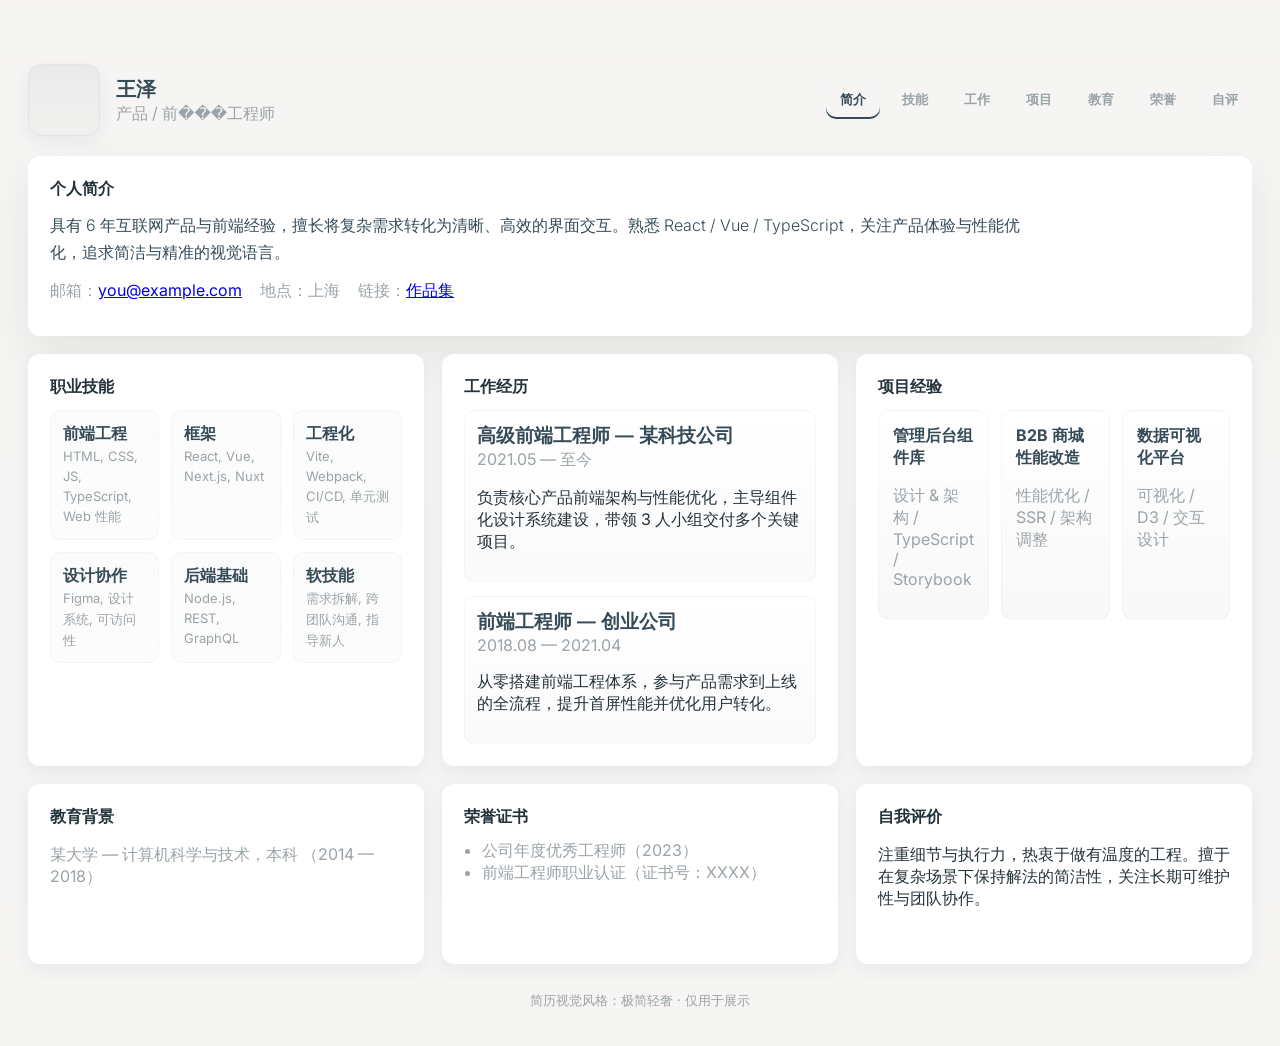
==== index.html @ 655e7fdf "Add interactive minimal-luxury resume (index.html, styles.css, script.js, README)" ====
<!doctype html>
<html lang="zh-CN">
<head>
  <meta charset="utf-8" />
  <meta name="viewport" content="width=device-width,initial-scale=1" />
  <title>个人简历 — Minimal Luxury</title>
  <link rel="preconnect" href="https://fonts.googleapis.com">
  <link rel="preconnect" href="https://fonts.gstatic.com" crossorigin>
  <link href="https://fonts.googleapis.com/css2?family=Inter:wght@300;400;600;800&display=swap" rel="stylesheet">
  <link rel="stylesheet" href="./styles.css">
</head>
<body>
  <div class="viewport">
    <header class="header">
      <div class="brand">
        <div class="avatar" aria-hidden="true"></div>
        <div class="meta">
          <h1 class="name">王泽</h1>
          <p class="role">产品 / 前���工程师</p>
        </div>
      </div>
      <nav class="nav" aria-label="主导航">
        <button data-target="intro" class="nav-btn active">简介</button>
        <button data-target="skills" class="nav-btn">技能</button>
        <button data-target="work" class="nav-btn">工作</button>
        <button data-target="projects" class="nav-btn">项目</button>
        <button data-target="edu" class="nav-btn">教育</button>
        <button data-target="awards" class="nav-btn">荣誉</button>
        <button data-target="about" class="nav-btn">自评</button>
      </nav>
    </header>

    <main class="container" id="main">
      <section id="intro" class="panel active" tabindex="0">
        <div class="panel-inner">
          <h2 class="panel-title">个人简介</h2>
          <p class="lead">具有 6 年互联网产品与前端经验，擅长将复杂需求转化为清晰、高效的界面交互。熟悉 React / Vue / TypeScript，关注产品体验与性能优化，追求简洁与精准的视觉语言。</p>
          <div class="contact">
            <div>邮箱：<a href="mailto:you@example.com">you@example.com</a></div>
            <div>地点：上海</div>
            <div>链接：<a href="#projects">作品集</a></div>
          </div>
        </div>
      </section>

      <section id="skills" class="panel" tabindex="0">
        <div class="panel-inner">
          <h2 class="panel-title">职业技能</h2>
          <ul class="skills-grid">
            <li class="skill-card"><strong>前端工程</strong><span>HTML, CSS, JS, TypeScript, Web 性能</span></li>
            <li class="skill-card"><strong>框架</strong><span>React, Vue, Next.js, Nuxt</span></li>
            <li class="skill-card"><strong>工程化</strong><span>Vite, Webpack, CI/CD, 单元测试</span></li>
            <li class="skill-card"><strong>设计协作</strong><span>Figma, 设计系统, 可访问性</span></li>
            <li class="skill-card"><strong>后端基础</strong><span>Node.js, REST, GraphQL</span></li>
            <li class="skill-card"><strong>软技能</strong><span>需求拆解, 跨团队沟通, 指导新人</span></li>
          </ul>
        </div>
      </section>

      <section id="work" class="panel" tabindex="0">
        <div class="panel-inner">
          <h2 class="panel-title">工作经历</h2>
          <div class="timeline">
            <article class="job">
              <header>
                <div class="job-meta">
                  <h3>高级前端工程师 — 某科技公司</h3>
                  <span class="muted">2021.05 — 至今</span>
                </div>
              </header>
              <p>负责核心产品前端架构与性能优化，主导组件化设计系统建设，带领 3 人小组交付多个关键项目。</p>
            </article>

            <article class="job">
              <header>
                <div class="job-meta">
                  <h3>前端工程师 — 创业公司</h3>
                  <span class="muted">2018.08 — 2021.04</span>
                </div>
              </header>
              <p>从零搭建前端工程体系，参与产品需求到上线的全流程，提升首屏性能并优化用户转化。</p>
            </article>
          </div>
        </div>
      </section>

      <section id="projects" class="panel" tabindex="0">
        <div class="panel-inner">
          <h2 class="panel-title">项目经验</h2>
          <div class="proj-grid">
            <article class="proj-card" data-detail="proj-1">
              <h4>管理后台组件库</h4>
              <p class="muted">设计 & 架构 / TypeScript / Storybook</p>
            </article>
            <article class="proj-card" data-detail="proj-2">
              <h4>B2B 商城性能改造</h4>
              <p class="muted">性能优化 / SSR / 架构调整</p>
            </article>
            <article class="proj-card" data-detail="proj-3">
              <h4>数据可视化平台</h4>
              <p class="muted">可视化 / D3 / 交互设计</p>
            </article>
          </div>
        </div>
      </section>

      <section id="edu" class="panel" tabindex="0">
        <div class="panel-inner">
          <h2 class="panel-title">教育背景</h2>
          <p class="muted">某大学 — 计算机科学与技术，本科 （2014 — 2018）</p>
        </div>
      </section>

      <section id="awards" class="panel" tabindex="0">
        <div class="panel-inner">
          <h2 class="panel-title">荣誉证书</h2>
          <ul class="awards-list">
            <li>公司年度优秀工程师（2023）</li>
            <li>前端工程师职业认证（证书号：XXXX）</li>
          </ul>
        </div>
      </section>

      <section id="about" class="panel" tabindex="0">
        <div class="panel-inner">
          <h2 class="panel-title">自我评价</h2>
          <p>注重细节与执行力，热衷于做有温度的工程。擅于在复杂场景下保持解法的简洁性，关注长期可维护性与团队协作。</p>
        </div>
      </section>
    </main>

    <div id="detailModal" class="modal" aria-hidden="true">
      <div class="modal-panel" role="dialog" aria-modal="true">
        <button class="modal-close" aria-label="关闭">✕</button>
        <div class="modal-content"></div>
      </div>
    </div>

    <footer class="footer">
      <small>简历视觉风格：极简轻奢 · 仅用于展示</small>
    </footer>
  </div>

  <script src="./script.js" defer></script>
</body>
</html>
---- styles.css ----
/* styles.css
   极简轻奢风格 — 低饱和莫兰迪深空蓝为主色，搭配浅灰银、米白，点缀哑光藏青。
*/
:root{
  --bg: #f6f5f3; /* 米白 */
  --panel: #ffffff; /* 白色卡片 */
  --muted: #9aa3a8; /* 浅灰银 */
  --primary: #354b57; /* 莫兰迪深空蓝 */
  --accent: #24323a; /* 哑光藏青 */
  --glass: rgba(53,75,87,0.06);
  --radius: 12px;
  --shadow-1: 0 6px 18px rgba(34,40,44,0.06);
  --shadow-2: 0 18px 40px rgba(34,40,44,0.08);
  --font-sans: 'Inter', system-ui, -apple-system, 'Segoe UI', Roboto, 'Helvetica Neue', Arial;
}

*{box-sizing:border-box}
html,body{height:100%}
body{
  margin:0;
  background:linear-gradient(180deg,var(--bg),#f4f4f4);
  font-family:var(--font-sans);
  color:var(--accent);
  -webkit-font-smoothing:antialiased;
  -moz-osx-font-smoothing:grayscale;
}

.viewport{
  max-width:1280px;
  margin:36px auto;
  padding:28px;
  display:flex;
  flex-direction:column;
  gap:20px;
}

.header{
  display:flex;
  justify-content:space-between;
  align-items:center;
}
.brand{display:flex;gap:16px;align-items:center}
.avatar{
  width:72px;height:72px;border-radius:14px;background:linear-gradient(180deg,var(--glass), rgba(0,0,0,0.02));
  border:1px solid rgba(53,75,87,0.06);box-shadow:var(--shadow-1);
}
.meta .name{margin:0;font-weight:800;font-size:20px;color:var(--primary);letter-spacing:0.2px}
.meta .role{margin:0;color:var(--muted);font-weight:400}

.nav{display:flex;gap:8px;align-items:center}
.nav-btn{
  background:transparent;border:0;padding:10px 14px;border-radius:10px;color:var(--muted);font-weight:600;cursor:pointer;
  transition:all 220ms cubic-bezier(.2,.9,.2,1);
}
.nav-btn:hover{transform:translateY(-3px);color:var(--primary)}
.nav-btn.active{background:transparent;color:var(--primary);box-shadow:inset 0 -2px 0 var(--primary);}

.container{display:grid;grid-template-columns:repeat(3,1fr);gap:18px}
.panel{
  background:var(--panel);border-radius:var(--radius);padding:22px;min-height:180px;position:relative;overflow:hidden;
  transition:transform 320ms cubic-bezier(.2,.9,.2,1),box-shadow 320ms,opacity 420ms;
  box-shadow:var(--shadow-1);opacity:0;transform:translateY(8px) scale(0.997);
}
.panel.active{grid-column:span 3;opacity:1;transform:none;box-shadow:var(--shadow-2)}
.panel-inner{max-width:980px}
.panel-title{margin:0 0 12px 0;font-size:16px;font-weight:700;color:var(--accent)}
.lead{color:var(--primary);font-weight:300;line-height:1.7;margin:0 0 14px}
.contact{display:flex;gap:18px;color:var(--muted);font-weight:400}

.skills-grid{display:grid;grid-template-columns:repeat(3,1fr);gap:12px;list-style:none;padding:0;margin:12px 0 0 0}
.skill-card{background:linear-gradient(180deg, rgba(53,75,87,0.02), rgba(0,0,0,0.01));padding:12px;border-radius:10px;border:1px solid rgba(53,75,87,0.04);transition:transform 220ms,box-shadow 220ms}
.skill-card:hover{transform:translateY(-6px) scale(1.02);box-shadow:var(--shadow-2)}
.skill-card strong{display:block;color:var(--primary);font-weight:600}
.skill-card span{font-size:13px;color:var(--muted)}

.timeline{display:flex;flex-direction:column;gap:14px}
.job{padding:12px;border-radius:10px;border:1px solid rgba(53,75,87,0.04);background:linear-gradient(180deg, rgba(255,255,255,1), rgba(250,250,250,1));transition:transform 220ms,box-shadow 220ms}
.job:hover{transform:translateY(-6px);box-shadow:var(--shadow-2)}
.job-meta h3{margin:0;font-weight:600;color:var(--primary)}
.muted{color:var(--muted);font-weight:400}

.proj-grid{display:flex;gap:12px}
.proj-card{flex:1;padding:14px;border-radius:12px;border:1px solid rgba(53,75,87,0.04);background:linear-gradient(180deg, rgba(255,255,255,1), rgba(248,248,248,1));cursor:pointer;transition:transform 220ms,box-shadow 220ms,opacity 200ms}
.proj-card:hover{transform:translateY(-8px) scale(1.02);box-shadow:var(--shadow-2)}
.proj-card h4{margin:0 0 6px 0;font-weight:700;color:var(--primary)}

.awards-list{margin:6px 0 0 0;padding-left:18px;color:var(--muted)}

.footer{display:flex;justify-content:center;color:var(--muted);padding:8px}

/* Modal */
.modal{position:fixed;inset:0;display:flex;align-items:center;justify-content:center;padding:30px;pointer-events:none;opacity:0;transition:opacity 260ms}
.modal[aria-hidden="false"]{pointer-events:auto;opacity:1}
.modal-panel{width:min(920px,96%);background:var(--panel);border-radius:14px;padding:20px;box-shadow:var(--shadow-2);transform:translateY(8px);transition:transform 260ms}
.modal[aria-hidden="false"] .modal-panel{transform:none}
.modal-close{position:absolute;right:40px;top:36px;background:transparent;border:0;font-size:20px;cursor:pointer;color:var(--muted)}
.modal-content{color:var(--primary);line-height:1.75}

/* Fade-in variables controlled by JS */
[data-animate]{opacity:0;transform:translateY(8px) scale(.998);transition:opacity 480ms ease,transform 480ms cubic-bezier(.2,.9,.2,1)}
[data-animate].in{opacity:1;transform:none}

/* Responsive */
@media (max-width:1000px){
  .container{grid-template-columns:repeat(2,1fr)}
  .panel.active{grid-column:span 2}
}
@media (max-width:720px){
  .viewport{margin:18px;padding:16px}
  .container{grid-template-columns:1fr}
  .nav{display:none}
}

/* Accessible reduced motion */
@media (prefers-reduced-motion: reduce){
  *{transition:none!important;animation:none!important}
}
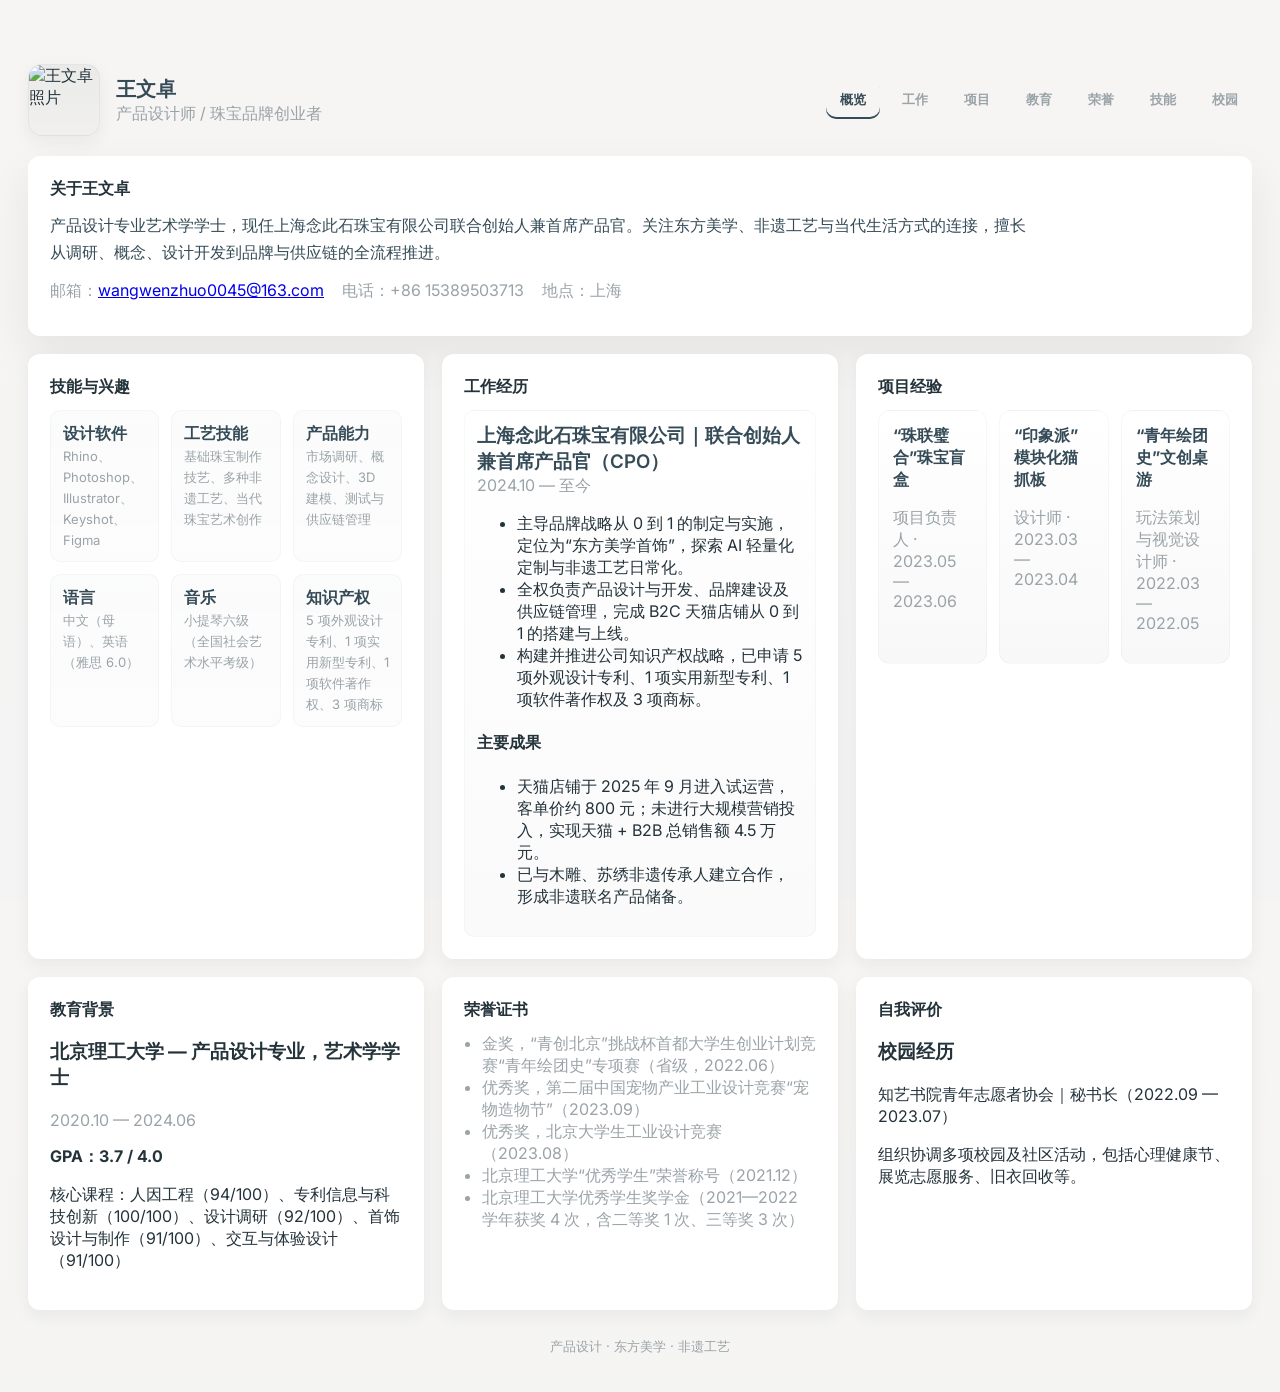
==== commit f8e35a43: "更新内容第一版" ====
--- a/index.html
+++ b/index.html
@@ -3,7 +3,7 @@
 <head>
   <meta charset="utf-8" />
   <meta name="viewport" content="width=device-width,initial-scale=1" />
-  <title>个人简历 — Minimal Luxury</title>
+  <title>王文卓 — 产品设计师 / 珠宝品牌创业者</title>
   <link rel="preconnect" href="https://fonts.googleapis.com">
   <link rel="preconnect" href="https://fonts.gstatic.com" crossorigin>
   <link href="https://fonts.googleapis.com/css2?family=Inter:wght@300;400;600;800&display=swap" rel="stylesheet">
@@ -13,46 +13,47 @@
   <div class="viewport">
     <header class="header">
       <div class="brand">
-        <div class="avatar" aria-hidden="true"></div>
+        <img class="avatar" src="./photo.webp" alt="王文卓照片">
         <div class="meta">
-          <h1 class="name">王泽</h1>
-          <p class="role">产品 / 前���工程师</p>
+          <h1 class="name">王文卓</h1>
+          <p class="role">产品设计师 / 珠宝品牌创业者</p>
         </div>
       </div>
       <nav class="nav" aria-label="主导航">
-        <button data-target="intro" class="nav-btn active">简介</button>
-        <button data-target="skills" class="nav-btn">技能</button>
+        <button data-target="intro" class="nav-btn active">概览</button>
         <button data-target="work" class="nav-btn">工作</button>
         <button data-target="projects" class="nav-btn">项目</button>
         <button data-target="edu" class="nav-btn">教育</button>
         <button data-target="awards" class="nav-btn">荣誉</button>
-        <button data-target="about" class="nav-btn">自评</button>
+        <button data-target="skills" class="nav-btn">技能
+        </button>
+        <button data-target="about" class="nav-btn">校园</button>
       </nav>
     </header>
 
     <main class="container" id="main">
       <section id="intro" class="panel active" tabindex="0">
         <div class="panel-inner">
-          <h2 class="panel-title">个人简介</h2>
-          <p class="lead">具有 6 年互联网产品与前端经验，擅长将复杂需求转化为清晰、高效的界面交互。熟悉 React / Vue / TypeScript，关注产品体验与性能优化，追求简洁与精准的视觉语言。</p>
+          <h2 class="panel-title">关于王文卓</h2>
+          <p class="lead">产品设计专业艺术学学士，现任上海念此石珠宝有限公司联合创始人兼首席产品官。关注东方美学、非遗工艺与当代生活方式的连接，擅长从调研、概念、设计开发到品牌与供应链的全流程推进。</p>
           <div class="contact">
-            <div>邮箱：<a href="mailto:you@example.com">you@example.com</a></div>
+            <div>邮箱：<a href="mailto:wangwenzhuo0045@163.com">wangwenzhuo0045@163.com</a></div>
+            <div>电话：+86 15389503713</div>
             <div>地点：上海</div>
-            <div>链接：<a href="#projects">作品集</a></div>
           </div>
         </div>
       </section>
 
       <section id="skills" class="panel" tabindex="0">
         <div class="panel-inner">
-          <h2 class="panel-title">职业技能</h2>
+          <h2 class="panel-title">技能与兴趣</h2>
           <ul class="skills-grid">
-            <li class="skill-card"><strong>前端工程</strong><span>HTML, CSS, JS, TypeScript, Web 性能</span></li>
-            <li class="skill-card"><strong>框架</strong><span>React, Vue, Next.js, Nuxt</span></li>
-            <li class="skill-card"><strong>工程化</strong><span>Vite, Webpack, CI/CD, 单元测试</span></li>
-            <li class="skill-card"><strong>设计协作</strong><span>Figma, 设计系统, 可访问性</span></li>
-            <li class="skill-card"><strong>后端基础</strong><span>Node.js, REST, GraphQL</span></li>
-            <li class="skill-card"><strong>软技能</strong><span>需求拆解, 跨团队沟通, 指导新人</span></li>
+            <li class="skill-card"><strong>设计软件</strong><span>Rhino、Photoshop、Illustrator、Keyshot、Figma</span></li>
+            <li class="skill-card"><strong>工艺技能</strong><span>基础珠宝制作技艺、多种非遗工艺、当代珠宝艺术创作</span></li>
+            <li class="skill-card"><strong>产品能力</strong><span>市场调研、概念设计、3D 建模、测试与供应链管理</span></li>
+            <li class="skill-card"><strong>语言</strong><span>中文（母语）、英语（雅思 6.0）</span></li>
+            <li class="skill-card"><strong>音乐</strong><span>小提琴六级（全国社会艺术水平考级）</span></li>
+            <li class="skill-card"><strong>知识产权</strong><span>5 项外观设计专利、1 项实用新型专利、1 项软件著作权、3 项商标</span></li>
           </ul>
         </div>
       </section>
@@ -64,21 +65,20 @@
             <article class="job">
               <header>
                 <div class="job-meta">
-                  <h3>高级前端工程师 — 某科技公司</h3>
-                  <span class="muted">2021.05 — 至今</span>
+                  <h3>上海念此石珠宝有限公司｜联合创始人兼首席产品官（CPO）</h3>
+                  <span class="muted">2024.10 — 至今</span>
                 </div>
               </header>
-              <p>负责核心产品前端架构与性能优化，主导组件化设计系统建设，带领 3 人小组交付多个关键项目。</p>
-            </article>
-
-            <article class="job">
-              <header>
-                <div class="job-meta">
-                  <h3>前端工程师 — 创业公司</h3>
-                  <span class="muted">2018.08 — 2021.04</span>
-                </div>
-              </header>
-              <p>从零搭建前端工程体系，参与产品需求到上线的全流程，提升首屏性能并优化用户转化。</p>
+              <ul>
+                <li>主导品牌战略从 0 到 1 的制定与实施，定位为“东方美学首饰”，探索 AI 轻量化定制与非遗工艺日常化。</li>
+                <li>全权负责产品设计与开发、品牌建设及供应链管理，完成 B2C 天猫店铺从 0 到 1 的搭建与上线。</li>
+                <li>构建并推进公司知识产权战略，已申请 5 项外观设计专利、1 项实用新型专利、1 项软件著作权及 3 项商标。</li>
+              </ul>
+              <h4>主要成果</h4>
+              <ul>
+                <li>天猫店铺于 2025 年 9 月进入试运营，客单价约 800 元；未进行大规模营销投入，实现天猫 + B2B 总销售额 4.5 万元。</li>
+                <li>已与木雕、苏绣非遗传承人建立合作，形成非遗联名产品储备。</li>
+              </ul>
             </article>
           </div>
         </div>
@@ -89,16 +89,16 @@
           <h2 class="panel-title">项目经验</h2>
           <div class="proj-grid">
             <article class="proj-card" data-detail="proj-1">
-              <h4>管理后台组件库</h4>
-              <p class="muted">设计 & 架构 / TypeScript / Storybook</p>
+              <h4>“珠联璧合”珠宝盲盒</h4>
+              <p class="muted">项目负责人 · 2023.05 — 2023.06</p>
             </article>
             <article class="proj-card" data-detail="proj-2">
-              <h4>B2B 商城性能改造</h4>
-              <p class="muted">性能优化 / SSR / 架构调整</p>
+              <h4>“印象派”模块化猫抓板</h4>
+              <p class="muted">设计师 · 2023.03 — 2023.04</p>
             </article>
             <article class="proj-card" data-detail="proj-3">
-              <h4>数据可视化平台</h4>
-              <p class="muted">可视化 / D3 / 交互设计</p>
+              <h4>“青年绘团史”文创桌游</h4>
+              <p class="muted">玩法策划与视觉设计师 · 2022.03 — 2022.05</p>
             </article>
           </div>
         </div>
@@ -107,7 +107,10 @@
       <section id="edu" class="panel" tabindex="0">
         <div class="panel-inner">
           <h2 class="panel-title">教育背景</h2>
-          <p class="muted">某大学 — 计算机科学与技术，本科 （2014 — 2018）</p>
+          <h3>北京理工大学 — 产品设计专业，艺术学学士</h3>
+          <p class="muted">2020.10 — 2024.06</p>
+          <p><strong>GPA：3.7 / 4.0</strong></p>
+          <p>核心课程：人因工程（94/100）、专利信息与科技创新（100/100）、设计调研（92/100）、首饰设计与制作（91/100）、交互与体验设计（91/100）</p>
         </div>
       </section>
 
@@ -115,8 +118,11 @@
         <div class="panel-inner">
           <h2 class="panel-title">荣誉证书</h2>
           <ul class="awards-list">
-            <li>公司年度优秀工程师（2023）</li>
-            <li>前端工程师职业认证（证书号：XXXX）</li>
+            <li>金奖，“青创北京”挑战杯首都大学生创业计划竞赛“青年绘团史”专项赛（省级，2022.06）</li>
+            <li>优秀奖，第二届中国宠物产业工业设计竞赛“宠物造物节”（2023.09）</li>
+            <li>优秀奖，北京大学生工业设计竞赛（2023.08）</li>
+            <li>北京理工大学“优秀学生”荣誉称号（2021.12）</li>
+            <li>北京理工大学优秀学生奖学金（2021—2022 学年获奖 4 次，含二等奖 1 次、三等奖 3 次）</li>
           </ul>
         </div>
       </section>
@@ -124,7 +130,9 @@
       <section id="about" class="panel" tabindex="0">
         <div class="panel-inner">
           <h2 class="panel-title">自我评价</h2>
-          <p>注重细节与执行力，热衷于做有温度的工程。擅于在复杂场景下保持解法的简洁性，关注长期可维护性与团队协作。</p>
+          <h3>校园经历</h3>
+          <p>知艺书院青年志愿者协会｜秘书长（2022.09 — 2023.07）</p>
+          <p>组织协调多项校园及社区活动，包括心理健康节、展览志愿服务、旧衣回收等。</p>
         </div>
       </section>
     </main>
@@ -137,7 +145,7 @@
     </div>
 
     <footer class="footer">
-      <small>简历视觉风格：极简轻奢 · 仅用于展示</small>
+      <small>产品设计 · 东方美学 · 非遗工艺</small>
     </footer>
   </div>
 
--- a/styles.css
+++ b/styles.css
@@ -41,7 +41,7 @@
 }
 .brand{display:flex;gap:16px;align-items:center}
 .avatar{
-  width:72px;height:72px;border-radius:14px;background:linear-gradient(180deg,var(--glass), rgba(0,0,0,0.02));
+  width:72px;height:72px;border-radius:14px;object-fit:cover;display:block;background:linear-gradient(180deg,var(--glass), rgba(0,0,0,0.02));
   border:1px solid rgba(53,75,87,0.06);box-shadow:var(--shadow-1);
 }
 .meta .name{margin:0;font-weight:800;font-size:20px;color:var(--primary);letter-spacing:0.2px}
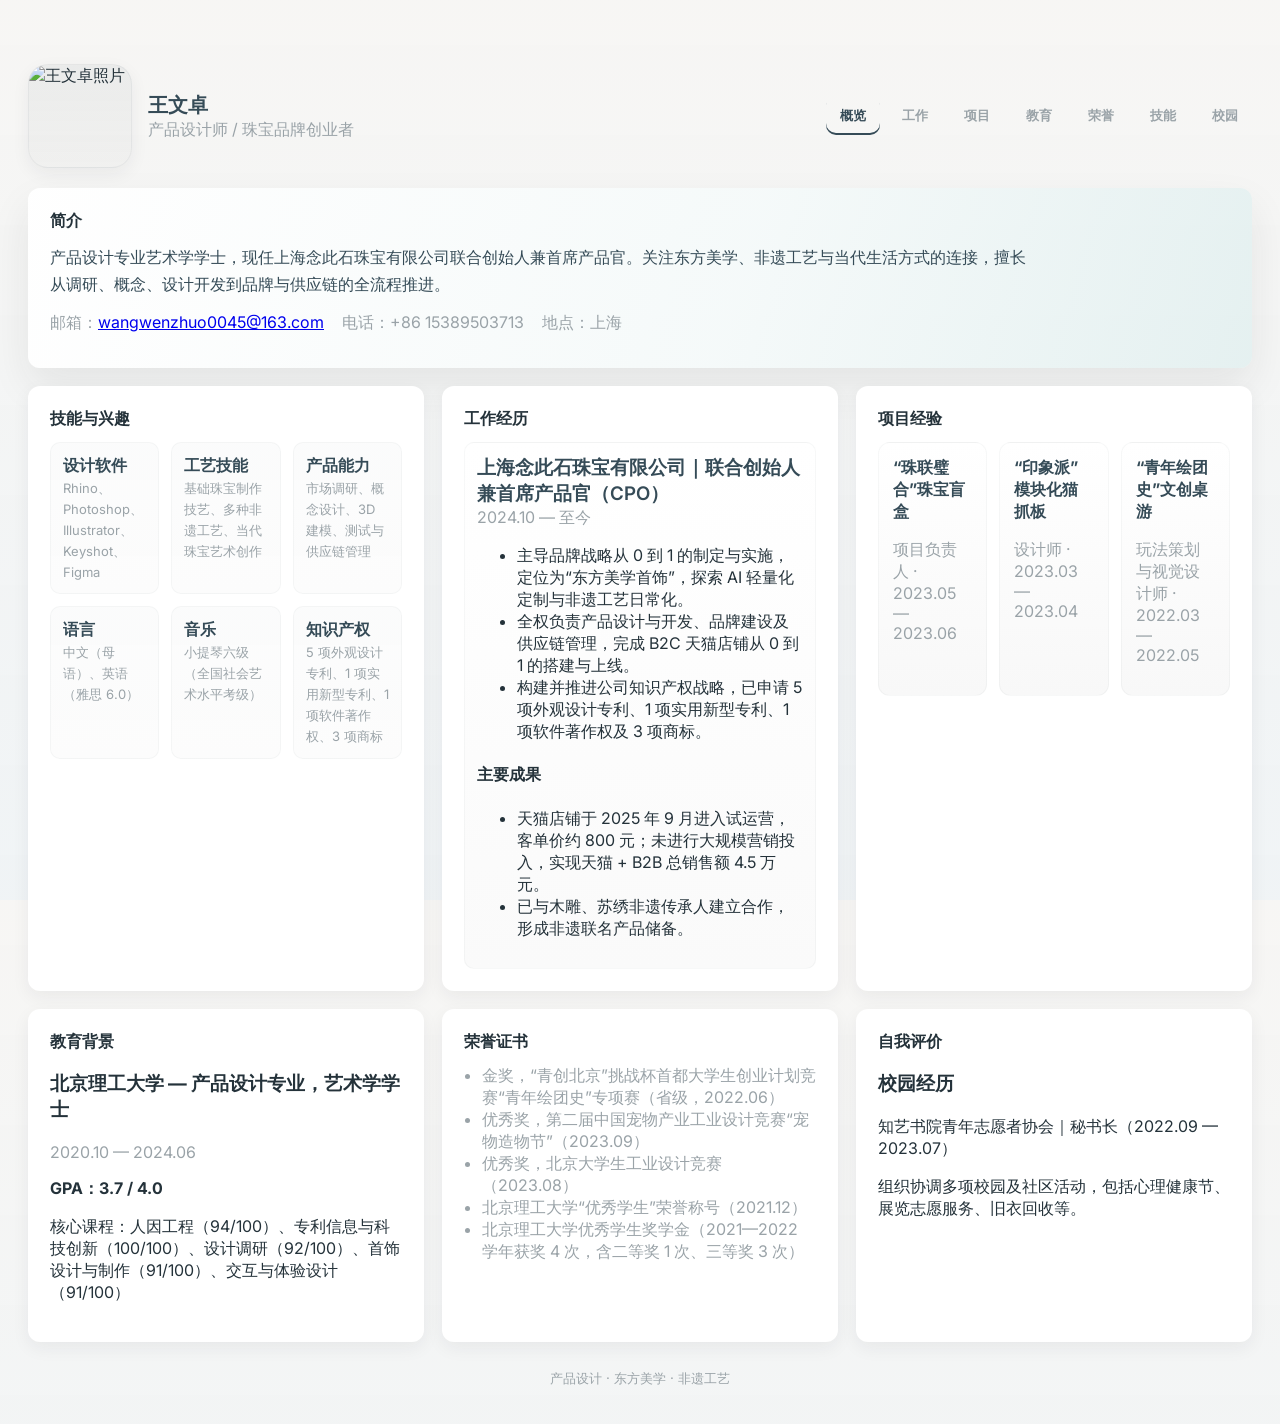
==== commit 60610e3d: "模块化简历并完善本地预览" ====
--- a/index.html
+++ b/index.html
@@ -13,129 +13,16 @@
   <div class="viewport">
     <header class="header">
       <div class="brand">
-        <img class="avatar" src="./photo.webp" alt="王文卓照片">
+        <img class="avatar" data-profile="avatar" alt="">
         <div class="meta">
-          <h1 class="name">王文卓</h1>
-          <p class="role">产品设计师 / 珠宝品牌创业者</p>
+          <h1 class="name" data-profile="name"></h1>
+          <p class="role" data-profile="role"></p>
         </div>
       </div>
-      <nav class="nav" aria-label="主导航">
-        <button data-target="intro" class="nav-btn active">概览</button>
-        <button data-target="work" class="nav-btn">工作</button>
-        <button data-target="projects" class="nav-btn">项目</button>
-        <button data-target="edu" class="nav-btn">教育</button>
-        <button data-target="awards" class="nav-btn">荣誉</button>
-        <button data-target="skills" class="nav-btn">技能
-        </button>
-        <button data-target="about" class="nav-btn">校园</button>
-      </nav>
+      <nav class="nav" aria-label="主导航" data-navigation></nav>
     </header>
 
-    <main class="container" id="main">
-      <section id="intro" class="panel active" tabindex="0">
-        <div class="panel-inner">
-          <h2 class="panel-title">关于王文卓</h2>
-          <p class="lead">产品设计专业艺术学学士，现任上海念此石珠宝有限公司联合创始人兼首席产品官。关注东方美学、非遗工艺与当代生活方式的连接，擅长从调研、概念、设计开发到品牌与供应链的全流程推进。</p>
-          <div class="contact">
-            <div>邮箱：<a href="mailto:wangwenzhuo0045@163.com">wangwenzhuo0045@163.com</a></div>
-            <div>电话：+86 15389503713</div>
-            <div>地点：上海</div>
-          </div>
-        </div>
-      </section>
-
-      <section id="skills" class="panel" tabindex="0">
-        <div class="panel-inner">
-          <h2 class="panel-title">技能与兴趣</h2>
-          <ul class="skills-grid">
-            <li class="skill-card"><strong>设计软件</strong><span>Rhino、Photoshop、Illustrator、Keyshot、Figma</span></li>
-            <li class="skill-card"><strong>工艺技能</strong><span>基础珠宝制作技艺、多种非遗工艺、当代珠宝艺术创作</span></li>
-            <li class="skill-card"><strong>产品能力</strong><span>市场调研、概念设计、3D 建模、测试与供应链管理</span></li>
-            <li class="skill-card"><strong>语言</strong><span>中文（母语）、英语（雅思 6.0）</span></li>
-            <li class="skill-card"><strong>音乐</strong><span>小提琴六级（全国社会艺术水平考级）</span></li>
-            <li class="skill-card"><strong>知识产权</strong><span>5 项外观设计专利、1 项实用新型专利、1 项软件著作权、3 项商标</span></li>
-          </ul>
-        </div>
-      </section>
-
-      <section id="work" class="panel" tabindex="0">
-        <div class="panel-inner">
-          <h2 class="panel-title">工作经历</h2>
-          <div class="timeline">
-            <article class="job">
-              <header>
-                <div class="job-meta">
-                  <h3>上海念此石珠宝有限公司｜联合创始人兼首席产品官（CPO）</h3>
-                  <span class="muted">2024.10 — 至今</span>
-                </div>
-              </header>
-              <ul>
-                <li>主导品牌战略从 0 到 1 的制定与实施，定位为“东方美学首饰”，探索 AI 轻量化定制与非遗工艺日常化。</li>
-                <li>全权负责产品设计与开发、品牌建设及供应链管理，完成 B2C 天猫店铺从 0 到 1 的搭建与上线。</li>
-                <li>构建并推进公司知识产权战略，已申请 5 项外观设计专利、1 项实用新型专利、1 项软件著作权及 3 项商标。</li>
-              </ul>
-              <h4>主要成果</h4>
-              <ul>
-                <li>天猫店铺于 2025 年 9 月进入试运营，客单价约 800 元；未进行大规模营销投入，实现天猫 + B2B 总销售额 4.5 万元。</li>
-                <li>已与木雕、苏绣非遗传承人建立合作，形成非遗联名产品储备。</li>
-              </ul>
-            </article>
-          </div>
-        </div>
-      </section>
-
-      <section id="projects" class="panel" tabindex="0">
-        <div class="panel-inner">
-          <h2 class="panel-title">项目经验</h2>
-          <div class="proj-grid">
-            <article class="proj-card" data-detail="proj-1">
-              <h4>“珠联璧合”珠宝盲盒</h4>
-              <p class="muted">项目负责人 · 2023.05 — 2023.06</p>
-            </article>
-            <article class="proj-card" data-detail="proj-2">
-              <h4>“印象派”模块化猫抓板</h4>
-              <p class="muted">设计师 · 2023.03 — 2023.04</p>
-            </article>
-            <article class="proj-card" data-detail="proj-3">
-              <h4>“青年绘团史”文创桌游</h4>
-              <p class="muted">玩法策划与视觉设计师 · 2022.03 — 2022.05</p>
-            </article>
-          </div>
-        </div>
-      </section>
-
-      <section id="edu" class="panel" tabindex="0">
-        <div class="panel-inner">
-          <h2 class="panel-title">教育背景</h2>
-          <h3>北京理工大学 — 产品设计专业，艺术学学士</h3>
-          <p class="muted">2020.10 — 2024.06</p>
-          <p><strong>GPA：3.7 / 4.0</strong></p>
-          <p>核心课程：人因工程（94/100）、专利信息与科技创新（100/100）、设计调研（92/100）、首饰设计与制作（91/100）、交互与体验设计（91/100）</p>
-        </div>
-      </section>
-
-      <section id="awards" class="panel" tabindex="0">
-        <div class="panel-inner">
-          <h2 class="panel-title">荣誉证书</h2>
-          <ul class="awards-list">
-            <li>金奖，“青创北京”挑战杯首都大学生创业计划竞赛“青年绘团史”专项赛（省级，2022.06）</li>
-            <li>优秀奖，第二届中国宠物产业工业设计竞赛“宠物造物节”（2023.09）</li>
-            <li>优秀奖，北京大学生工业设计竞赛（2023.08）</li>
-            <li>北京理工大学“优秀学生”荣誉称号（2021.12）</li>
-            <li>北京理工大学优秀学生奖学金（2021—2022 学年获奖 4 次，含二等奖 1 次、三等奖 3 次）</li>
-          </ul>
-        </div>
-      </section>
-
-      <section id="about" class="panel" tabindex="0">
-        <div class="panel-inner">
-          <h2 class="panel-title">自我评价</h2>
-          <h3>校园经历</h3>
-          <p>知艺书院青年志愿者协会｜秘书长（2022.09 — 2023.07）</p>
-          <p>组织协调多项校园及社区活动，包括心理健康节、展览志愿服务、旧衣回收等。</p>
-        </div>
-      </section>
-    </main>
+    <main class="container" id="main" data-content></main>
 
     <div id="detailModal" class="modal" aria-hidden="true">
       <div class="modal-panel" role="dialog" aria-modal="true">
@@ -145,10 +32,11 @@
     </div>
 
     <footer class="footer">
-      <small>产品设计 · 东方美学 · 非遗工艺</small>
+      <small data-profile="footer"></small>
     </footer>
   </div>
 
+  <script src="./resume-data.js"></script>
   <script src="./script.js" defer></script>
 </body>
 </html>
--- a/styles.css
+++ b/styles.css
@@ -18,7 +18,9 @@
 html,body{height:100%}
 body{
   margin:0;
-  background:linear-gradient(180deg,var(--bg),#f4f4f4);
+  background:
+    linear-gradient(180deg, rgba(246,245,243,0.9), rgba(239,243,245,0.94)),
+    url('https://images.unsplash.com/photo-1518770660439-4636190af475?auto=format&fit=crop&w=2200&q=80') center / cover fixed;
   font-family:var(--font-sans);
   color:var(--accent);
   -webkit-font-smoothing:antialiased;
@@ -41,7 +43,7 @@
 }
 .brand{display:flex;gap:16px;align-items:center}
 .avatar{
-  width:72px;height:72px;border-radius:14px;object-fit:cover;display:block;background:linear-gradient(180deg,var(--glass), rgba(0,0,0,0.02));
+  width:104px;height:104px;border-radius:20px;object-fit:cover;display:block;background:linear-gradient(180deg,var(--glass), rgba(0,0,0,0.02));
   border:1px solid rgba(53,75,87,0.06);box-shadow:var(--shadow-1);
 }
 .meta .name{margin:0;font-weight:800;font-size:20px;color:var(--primary);letter-spacing:0.2px}
@@ -60,6 +62,11 @@
   background:var(--panel);border-radius:var(--radius);padding:22px;min-height:180px;position:relative;overflow:hidden;
   transition:transform 320ms cubic-bezier(.2,.9,.2,1),box-shadow 320ms,opacity 420ms;
   box-shadow:var(--shadow-1);opacity:0;transform:translateY(8px) scale(0.997);
+}
+.panel#intro{
+  background:
+    linear-gradient(105deg, rgba(255,255,255,0.96) 0%, rgba(245,250,250,0.9) 58%, rgba(224,239,239,0.76) 100%),
+    url('https://images.unsplash.com/photo-1497366754035-f200968a6e72?auto=format&fit=crop&w=1800&q=80') center / cover;
 }
 .panel.active{grid-column:span 3;opacity:1;transform:none;box-shadow:var(--shadow-2)}
 .panel-inner{max-width:980px}
@@ -107,6 +114,7 @@
 }
 @media (max-width:720px){
   .viewport{margin:18px;padding:16px}
+  .avatar{width:84px;height:84px;border-radius:16px}
   .container{grid-template-columns:1fr}
   .nav{display:none}
 }
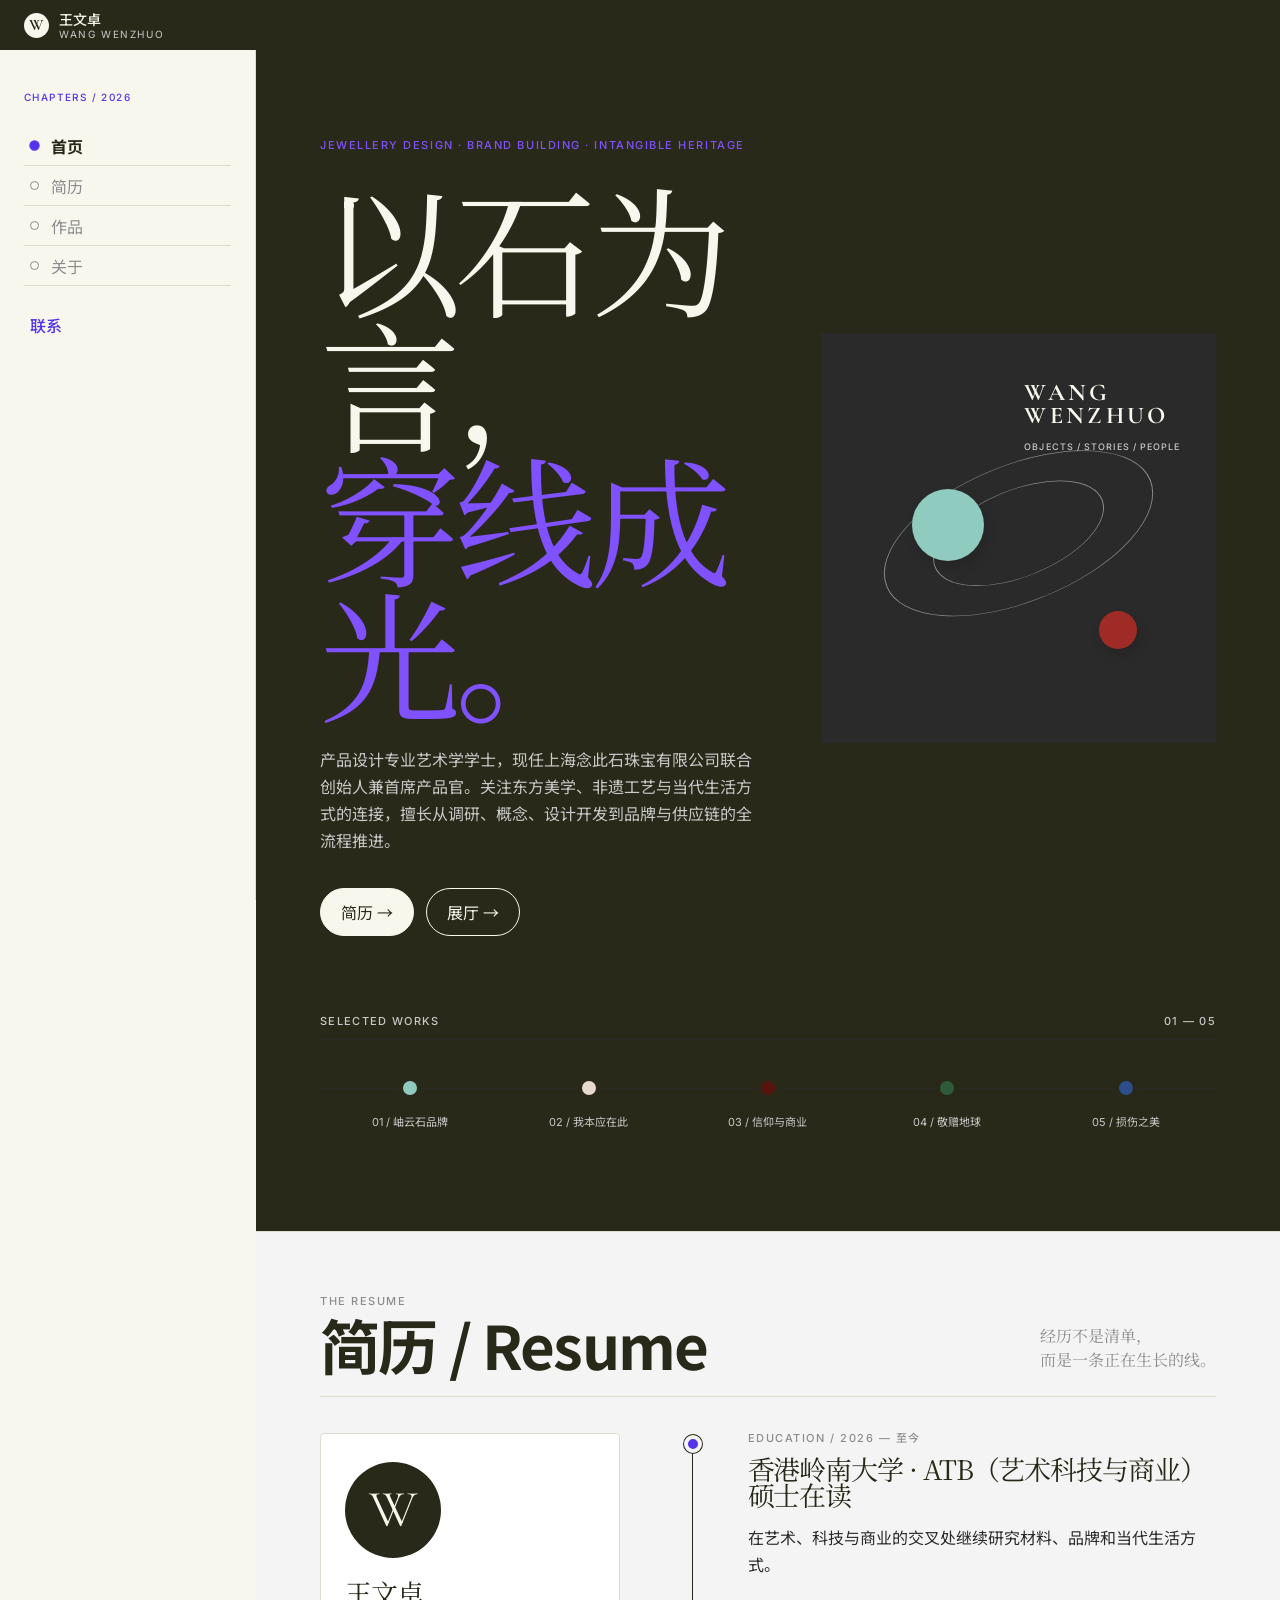
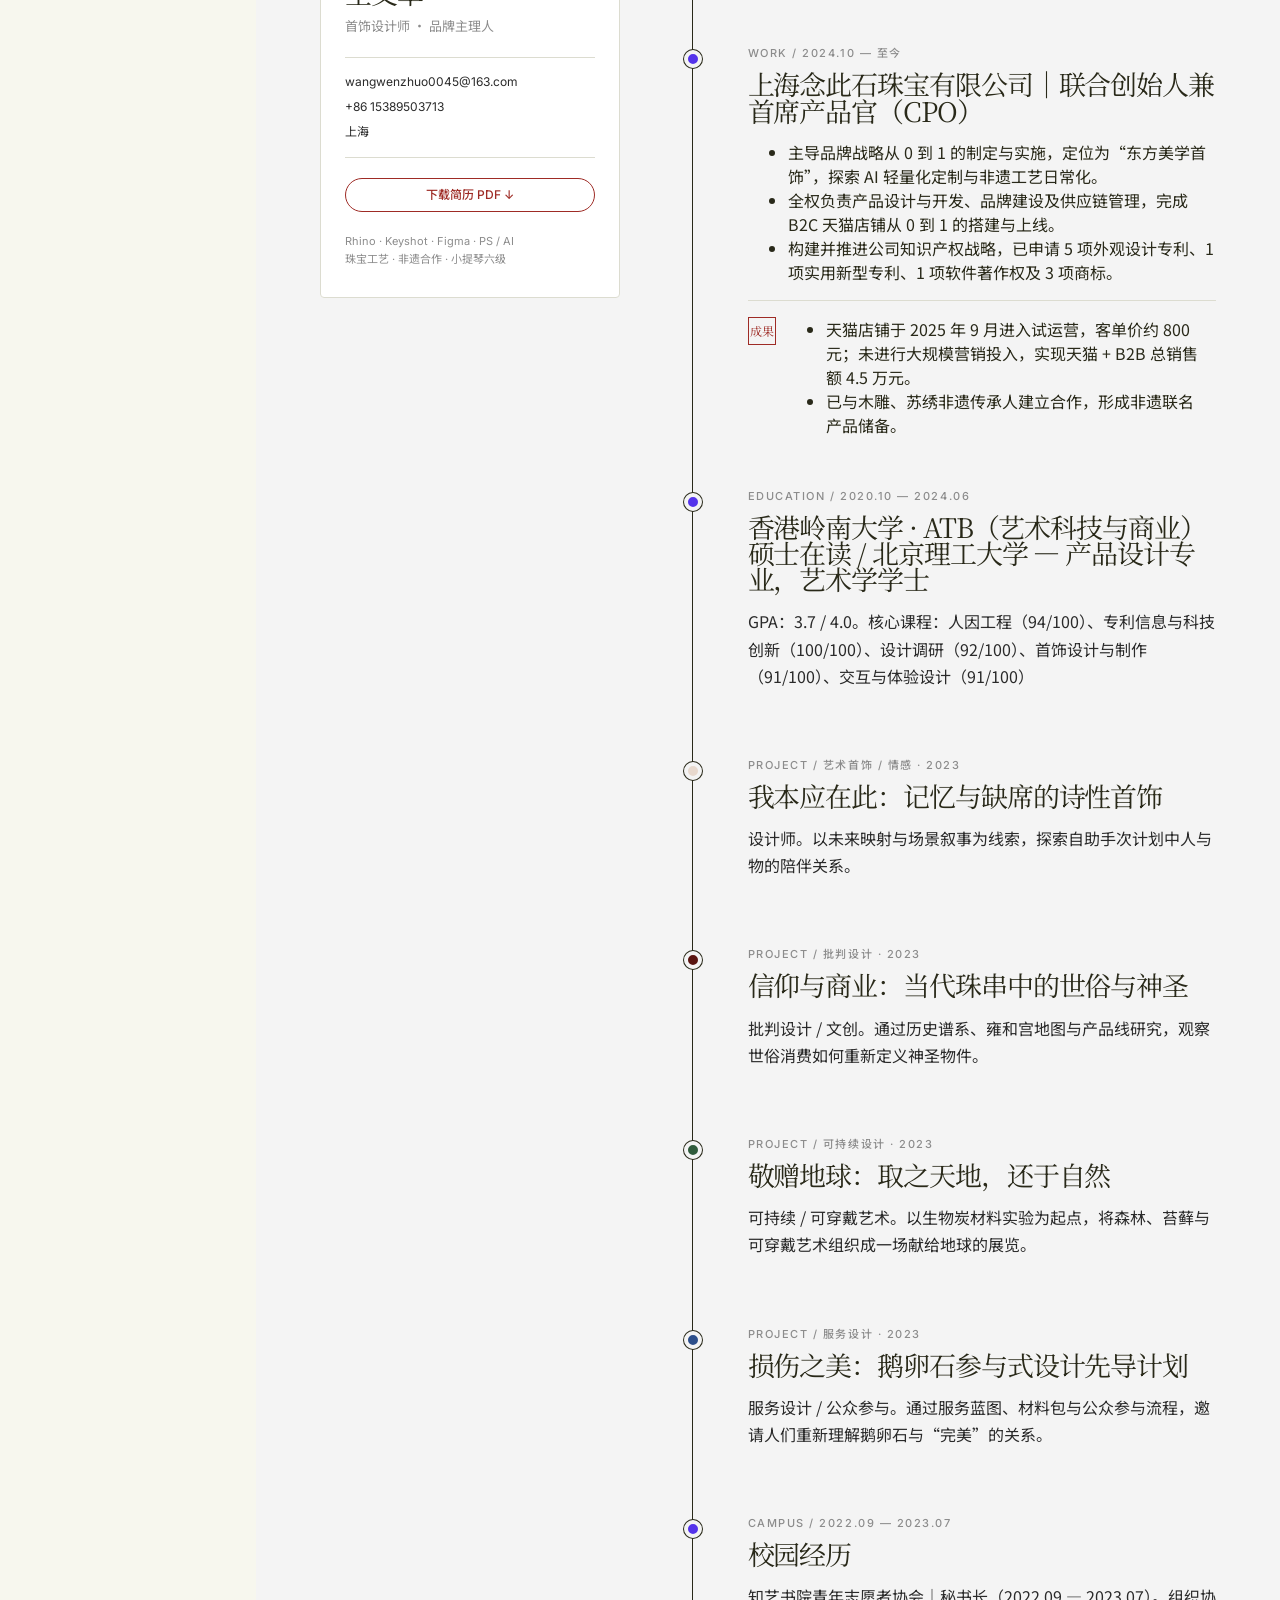
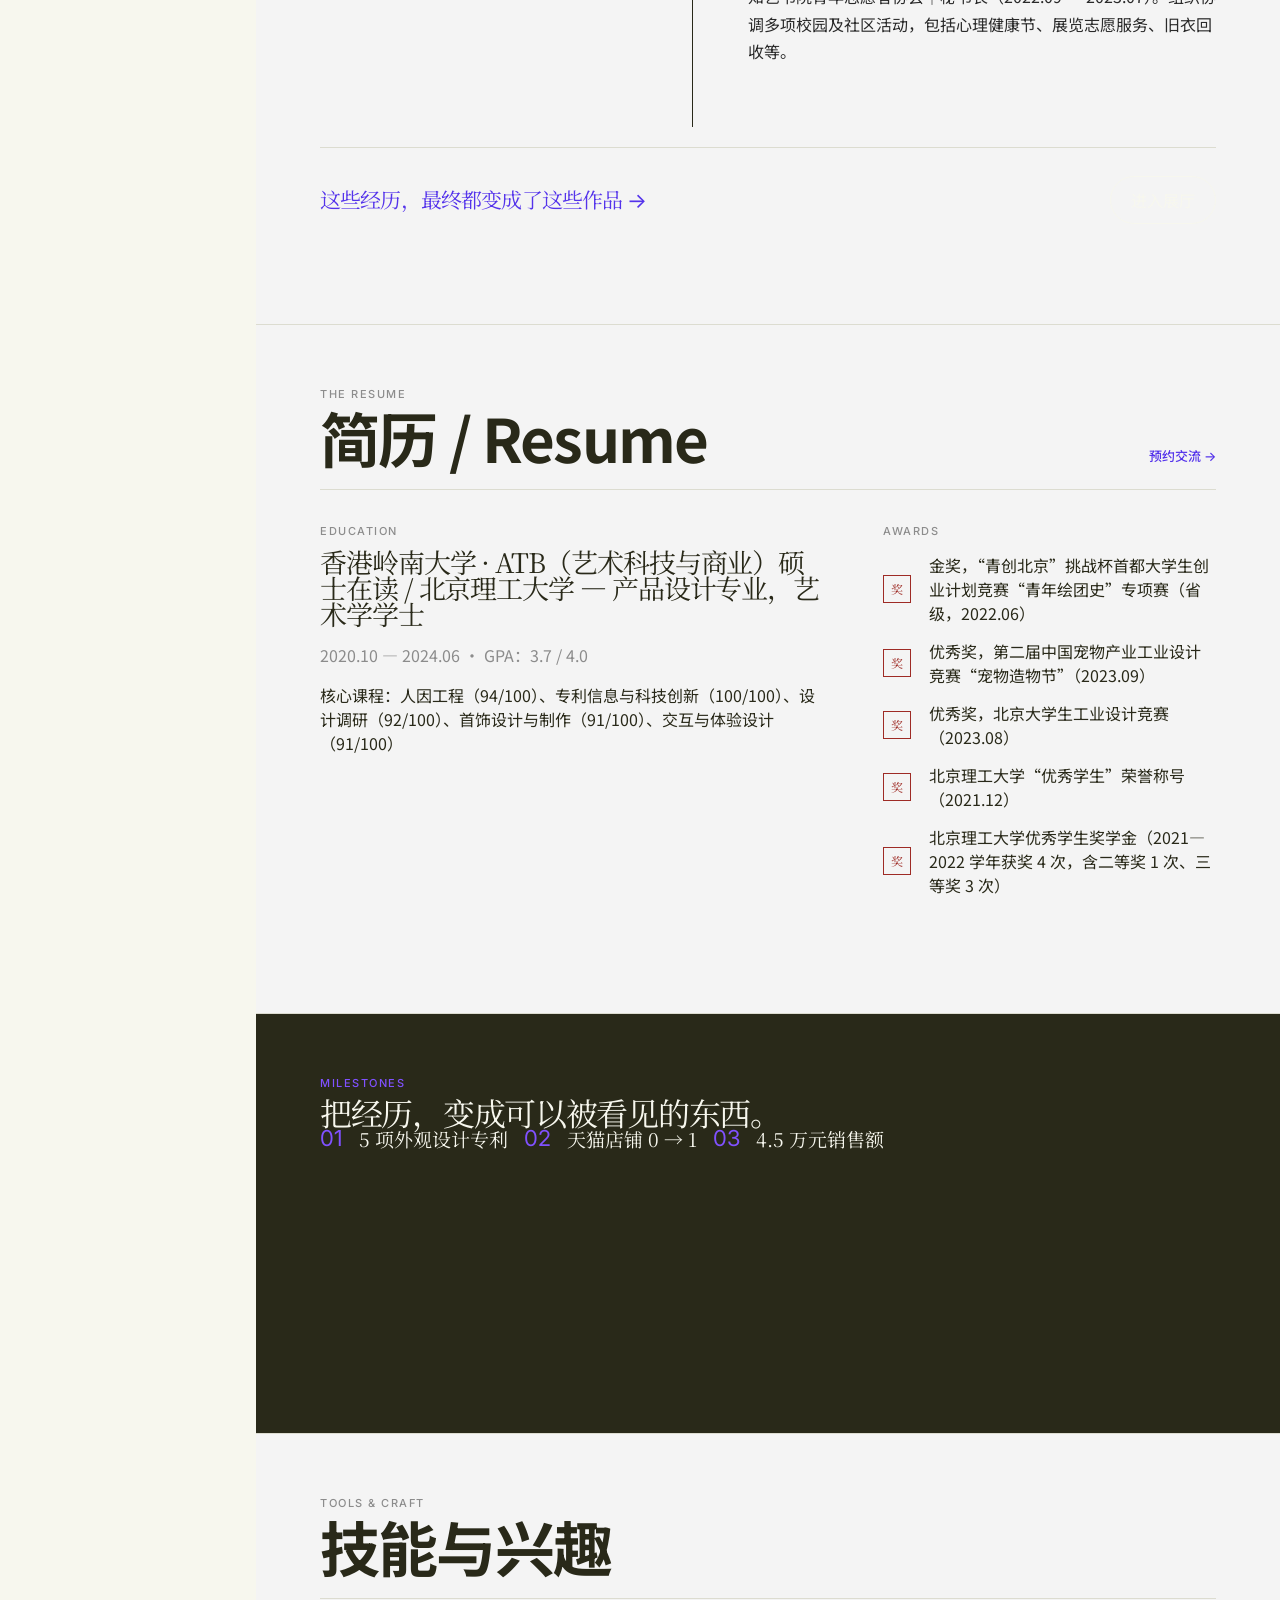
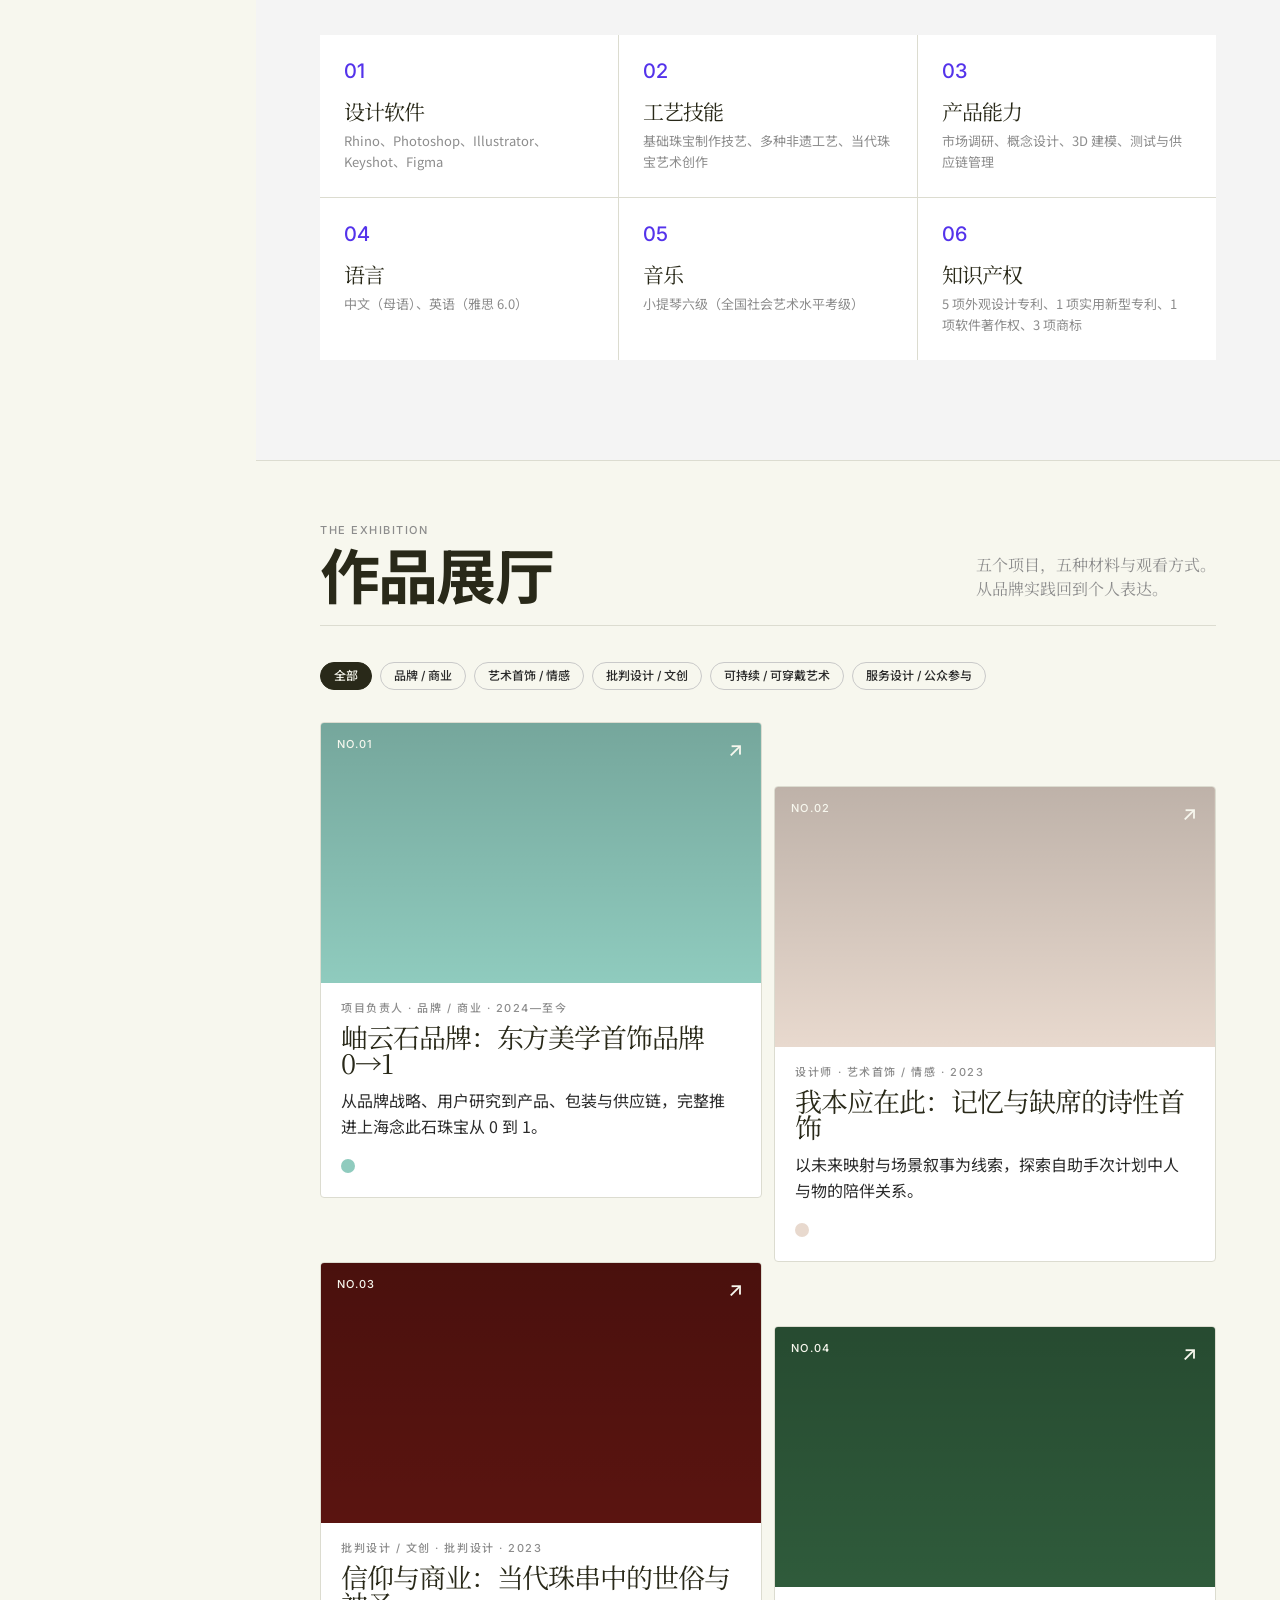
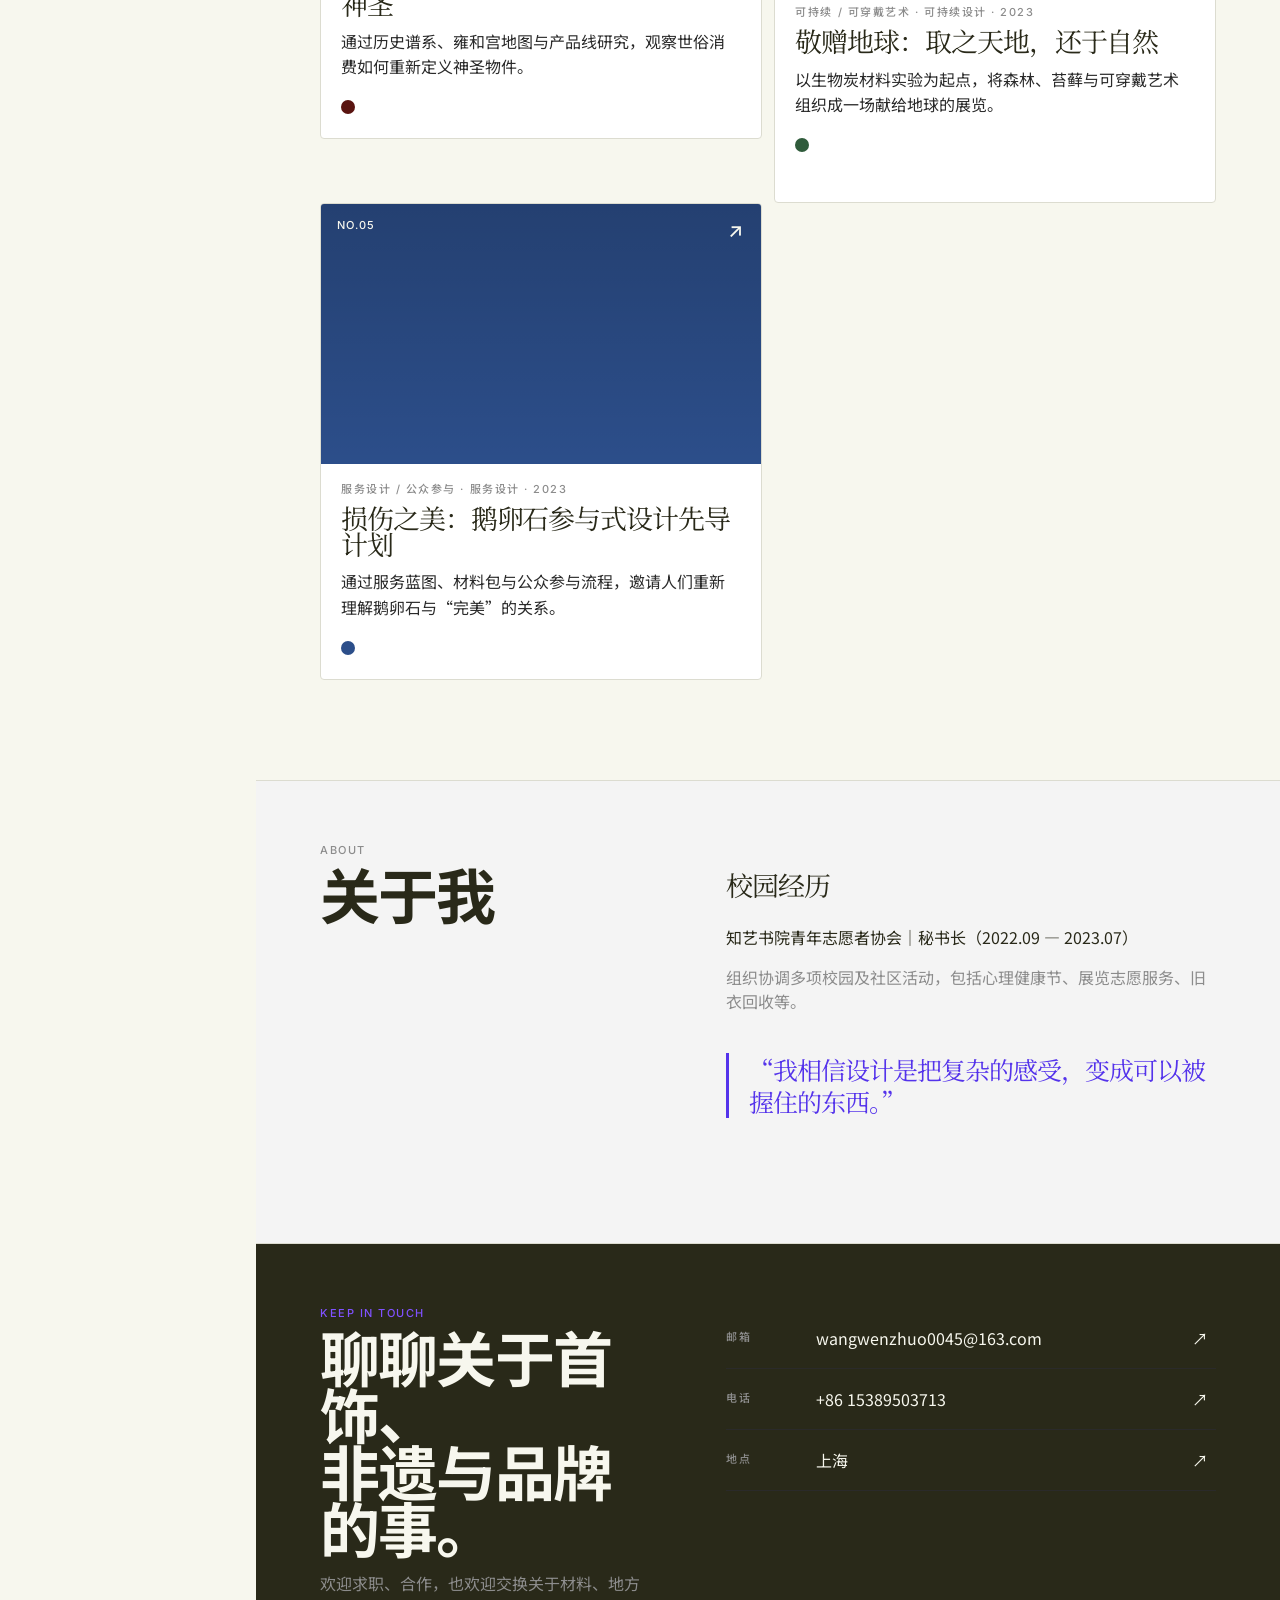
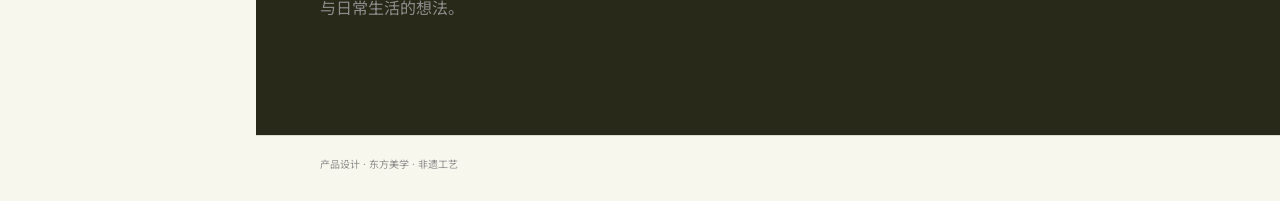
==== commit 5525a0d2: "change visual" ====
--- a/index.html
+++ b/index.html
@@ -3,22 +3,22 @@
 <head>
   <meta charset="utf-8" />
   <meta name="viewport" content="width=device-width,initial-scale=1" />
-  <title>王文卓 — 产品设计师 / 珠宝品牌创业者</title>
+  <title>王文卓 · 个人作品集</title>
   <link rel="preconnect" href="https://fonts.googleapis.com">
   <link rel="preconnect" href="https://fonts.gstatic.com" crossorigin>
-  <link href="https://fonts.googleapis.com/css2?family=Inter:wght@300;400;600;800&display=swap" rel="stylesheet">
+  <link href="https://fonts.googleapis.com/css2?family=Cormorant+Garamond:ital,wght@0,400;0,600;1,400&family=Inter:wght@400;500;700&family=Noto+Sans+SC:wght@300;400;500;700&family=Noto+Serif+SC:wght@400;600&display=swap" rel="stylesheet">
   <link rel="stylesheet" href="./styles.css">
 </head>
 <body>
   <div class="viewport">
     <header class="header">
-      <div class="brand">
-        <img class="avatar" data-profile="avatar" alt="">
+      <a class="brand" href="#top" aria-label="回到首页">
+        <span class="brand-mark" aria-hidden="true">W</span>
         <div class="meta">
           <h1 class="name" data-profile="name"></h1>
-          <p class="role" data-profile="role"></p>
+          <p class="brand-en">WANG WENZHUO</p>
         </div>
-      </div>
+      </a>
       <nav class="nav" aria-label="主导航" data-navigation></nav>
     </header>
 
--- a/styles.css
+++ b/styles.css
@@ -1,125 +1,280 @@
-/* styles.css
-   极简轻奢风格 — 低饱和莫兰迪深空蓝为主色，搭配浅灰银、米白，点缀哑光藏青。
-*/
-:root{
-  --bg: #f6f5f3; /* 米白 */
-  --panel: #ffffff; /* 白色卡片 */
-  --muted: #9aa3a8; /* 浅灰银 */
-  --primary: #354b57; /* 莫兰迪深空蓝 */
-  --accent: #24323a; /* 哑光藏青 */
-  --glass: rgba(53,75,87,0.06);
-  --radius: 12px;
-  --shadow-1: 0 6px 18px rgba(34,40,44,0.06);
-  --shadow-2: 0 18px 40px rgba(34,40,44,0.08);
-  --font-sans: 'Inter', system-ui, -apple-system, 'Segoe UI', Roboto, 'Helvetica Neue', Arial;
-}
-
-*{box-sizing:border-box}
-html,body{height:100%}
-body{
-  margin:0;
-  background:
-    linear-gradient(180deg, rgba(246,245,243,0.9), rgba(239,243,245,0.94)),
-    url('https://images.unsplash.com/photo-1518770660439-4636190af475?auto=format&fit=crop&w=2200&q=80') center / cover fixed;
-  font-family:var(--font-sans);
-  color:var(--accent);
-  -webkit-font-smoothing:antialiased;
-  -moz-osx-font-smoothing:grayscale;
-}
-
-.viewport{
-  max-width:1280px;
-  margin:36px auto;
-  padding:28px;
-  display:flex;
-  flex-direction:column;
-  gap:20px;
-}
-
-.header{
-  display:flex;
-  justify-content:space-between;
-  align-items:center;
-}
-.brand{display:flex;gap:16px;align-items:center}
-.avatar{
-  width:104px;height:104px;border-radius:20px;object-fit:cover;display:block;background:linear-gradient(180deg,var(--glass), rgba(0,0,0,0.02));
-  border:1px solid rgba(53,75,87,0.06);box-shadow:var(--shadow-1);
-}
-.meta .name{margin:0;font-weight:800;font-size:20px;color:var(--primary);letter-spacing:0.2px}
-.meta .role{margin:0;color:var(--muted);font-weight:400}
-
-.nav{display:flex;gap:8px;align-items:center}
-.nav-btn{
-  background:transparent;border:0;padding:10px 14px;border-radius:10px;color:var(--muted);font-weight:600;cursor:pointer;
-  transition:all 220ms cubic-bezier(.2,.9,.2,1);
-}
-.nav-btn:hover{transform:translateY(-3px);color:var(--primary)}
-.nav-btn.active{background:transparent;color:var(--primary);box-shadow:inset 0 -2px 0 var(--primary);}
-
-.container{display:grid;grid-template-columns:repeat(3,1fr);gap:18px}
-.panel{
-  background:var(--panel);border-radius:var(--radius);padding:22px;min-height:180px;position:relative;overflow:hidden;
-  transition:transform 320ms cubic-bezier(.2,.9,.2,1),box-shadow 320ms,opacity 420ms;
-  box-shadow:var(--shadow-1);opacity:0;transform:translateY(8px) scale(0.997);
-}
-.panel#intro{
-  background:
-    linear-gradient(105deg, rgba(255,255,255,0.96) 0%, rgba(245,250,250,0.9) 58%, rgba(224,239,239,0.76) 100%),
-    url('https://images.unsplash.com/photo-1497366754035-f200968a6e72?auto=format&fit=crop&w=1800&q=80') center / cover;
-}
-.panel.active{grid-column:span 3;opacity:1;transform:none;box-shadow:var(--shadow-2)}
-.panel-inner{max-width:980px}
-.panel-title{margin:0 0 12px 0;font-size:16px;font-weight:700;color:var(--accent)}
-.lead{color:var(--primary);font-weight:300;line-height:1.7;margin:0 0 14px}
-.contact{display:flex;gap:18px;color:var(--muted);font-weight:400}
-
-.skills-grid{display:grid;grid-template-columns:repeat(3,1fr);gap:12px;list-style:none;padding:0;margin:12px 0 0 0}
-.skill-card{background:linear-gradient(180deg, rgba(53,75,87,0.02), rgba(0,0,0,0.01));padding:12px;border-radius:10px;border:1px solid rgba(53,75,87,0.04);transition:transform 220ms,box-shadow 220ms}
-.skill-card:hover{transform:translateY(-6px) scale(1.02);box-shadow:var(--shadow-2)}
-.skill-card strong{display:block;color:var(--primary);font-weight:600}
-.skill-card span{font-size:13px;color:var(--muted)}
-
-.timeline{display:flex;flex-direction:column;gap:14px}
-.job{padding:12px;border-radius:10px;border:1px solid rgba(53,75,87,0.04);background:linear-gradient(180deg, rgba(255,255,255,1), rgba(250,250,250,1));transition:transform 220ms,box-shadow 220ms}
-.job:hover{transform:translateY(-6px);box-shadow:var(--shadow-2)}
-.job-meta h3{margin:0;font-weight:600;color:var(--primary)}
-.muted{color:var(--muted);font-weight:400}
-
-.proj-grid{display:flex;gap:12px}
-.proj-card{flex:1;padding:14px;border-radius:12px;border:1px solid rgba(53,75,87,0.04);background:linear-gradient(180deg, rgba(255,255,255,1), rgba(248,248,248,1));cursor:pointer;transition:transform 220ms,box-shadow 220ms,opacity 200ms}
-.proj-card:hover{transform:translateY(-8px) scale(1.02);box-shadow:var(--shadow-2)}
-.proj-card h4{margin:0 0 6px 0;font-weight:700;color:var(--primary)}
-
-.awards-list{margin:6px 0 0 0;padding-left:18px;color:var(--muted)}
-
-.footer{display:flex;justify-content:center;color:var(--muted);padding:8px}
-
-/* Modal */
-.modal{position:fixed;inset:0;display:flex;align-items:center;justify-content:center;padding:30px;pointer-events:none;opacity:0;transition:opacity 260ms}
-.modal[aria-hidden="false"]{pointer-events:auto;opacity:1}
-.modal-panel{width:min(920px,96%);background:var(--panel);border-radius:14px;padding:20px;box-shadow:var(--shadow-2);transform:translateY(8px);transition:transform 260ms}
-.modal[aria-hidden="false"] .modal-panel{transform:none}
-.modal-close{position:absolute;right:40px;top:36px;background:transparent;border:0;font-size:20px;cursor:pointer;color:var(--muted)}
-.modal-content{color:var(--primary);line-height:1.75}
-
-/* Fade-in variables controlled by JS */
-[data-animate]{opacity:0;transform:translateY(8px) scale(.998);transition:opacity 480ms ease,transform 480ms cubic-bezier(.2,.9,.2,1)}
-[data-animate].in{opacity:1;transform:none}
-
-/* Responsive */
-@media (max-width:1000px){
-  .container{grid-template-columns:repeat(2,1fr)}
-  .panel.active{grid-column:span 2}
-}
-@media (max-width:720px){
-  .viewport{margin:18px;padding:16px}
-  .avatar{width:84px;height:84px;border-radius:16px}
-  .container{grid-template-columns:1fr}
-  .nav{display:none}
-}
-
-/* Accessible reduced motion */
-@media (prefers-reduced-motion: reduce){
-  *{transition:none!important;animation:none!important}
-}
+:root {
+  --e-g1: #ffffff;
+  --e-g2: #f4f4f4;
+  --e-g3: #ececec;
+  --e-g4: #c9c9c9;
+  --e-g5: #8c8c8c;
+  --e-g6: #2a2a2a;
+  --e-g7: #000000;
+  --e-dark: #292919;
+  --e-light: #f7f7ee;
+  --e-grey-light: #dcdcd0;
+  --e-accent: #5433eb;
+  --e-accent-bright: #8051ff;
+  --seal: #9e2b25;
+  --font-display: 'Noto Sans SC', 'PingFang SC', sans-serif;
+  --font-ui: 'Inter', 'Noto Sans SC', sans-serif;
+  --font-serif: 'Noto Serif SC', 'Songti SC', serif;
+  --font-poetic: 'Cormorant Garamond', Georgia, serif;
+  --display-xl: clamp(72px, 11vw, 176px);
+  --h2-size: clamp(38px, 5vw, 60px);
+  --h3-size: 32px;
+  --body-size: 16px;
+  --frame-topbar-h: 50px;
+  --frame-rail-w: 256px;
+  --frame-content-w: 1024px;
+  --frame-gutter: 12.8px;
+  --frame-rowgap: 64px;
+  --frame-sticky-top: 110px;
+  --frame-section-pb: 100px;
+  --radius-none: 0;
+  --radius-card: 4px;
+  --radius-pill: 9999px;
+  --shadow-card: 0 1px 3px rgba(0,0,0,.1), 0 1px 2px -1px rgba(0,0,0,.1);
+  --shadow-float: 3px 6px 12px rgba(0,0,0,.13);
+  --ease-standard: cubic-bezier(.4,0,.2,1);
+  --ease-back: cubic-bezier(.34,1.56,.64,1);
+  --dur-instant: .15s;
+  --dur-quick: .3s;
+  --dur-shift: .4s;
+  --paper: var(--e-light);
+  --ink: var(--e-dark);
+  --ink-soft: var(--e-g5);
+  --line: var(--e-grey-light);
+  --teal: var(--e-accent);
+  --serif: var(--font-serif);
+  --sans: var(--font-display);
+  --en: var(--font-poetic);
+}
+
+* { box-sizing: border-box; }
+html { scroll-behavior: smooth; }
+body {
+  margin: 0;
+  background: var(--e-light);
+  color: var(--e-dark);
+  font-family: var(--font-display);
+  font-size: var(--body-size);
+  line-height: 1.5;
+  overflow-x: hidden;
+}
+a { color: inherit; }
+button { font: inherit; }
+:focus-visible { outline: 2px solid var(--e-accent); outline-offset: 3px; }
+
+.viewport {
+  width: min(var(--frame-content-w), calc(100% - var(--frame-rail-w)));
+  margin: 0 0 0 var(--frame-rail-w);
+  padding: var(--frame-topbar-h) 0 0;
+}
+.header {
+  position: fixed;
+  inset: 0 0 auto 0;
+  z-index: 9999;
+  height: var(--frame-topbar-h);
+  display: flex;
+  align-items: center;
+  justify-content: space-between;
+  padding: 0 24px;
+  background: var(--e-dark);
+  color: var(--e-light);
+}
+.brand { display: flex; align-items: center; gap: 10px; text-decoration: none; }
+.brand-mark {
+  display: grid;
+  place-items: center;
+  width: 25px;
+  height: 25px;
+  border-radius: 50%;
+  background: var(--e-light);
+  color: var(--e-dark);
+  font: 700 16px var(--font-poetic);
+}
+.name { margin: 0; font: 500 14px/1 var(--font-display); letter-spacing: -.01em; }
+.brand-en { margin: 3px 0 0; color: var(--e-g4); font: 400 10px/1 var(--font-ui); letter-spacing: .16em; }
+.nav {
+  position: fixed;
+  left: 0;
+  top: var(--frame-topbar-h);
+  bottom: 0;
+  width: var(--frame-rail-w);
+  display: flex;
+  flex-direction: column;
+  align-items: stretch;
+  gap: 0;
+  padding: 42px 24px 28px;
+  background: var(--e-light);
+  border-right: 1px solid var(--e-grey-light);
+  overflow-y: auto;
+}
+.nav::before {
+  content: 'CHAPTERS / 2026';
+  margin-bottom: 24px;
+  color: var(--e-accent);
+  font: 500 10px/1 var(--font-ui);
+  letter-spacing: .14em;
+}
+.nav-btn {
+  position: relative;
+  display: flex;
+  align-items: center;
+  min-height: 40px;
+  border: 0;
+  border-bottom: 1px solid var(--e-grey-light);
+  background: transparent;
+  color: var(--e-g5);
+  text-align: left;
+  cursor: pointer;
+  transition: color var(--dur-instant) var(--ease-standard), padding-left var(--dur-shift) var(--ease-back);
+}
+.nav-btn::before {
+  content: '';
+  width: 7px;
+  height: 7px;
+  margin-right: 12px;
+  border: 1px solid currentColor;
+  border-radius: 50%;
+}
+.nav-btn:hover { color: var(--e-dark); padding-left: 6px; }
+.nav-btn.active { color: var(--e-dark); font-weight: 700; }
+.nav-btn.active::before { background: var(--e-accent); border-color: var(--e-accent); transform: scale(1.15); }
+.nav-btn:last-child { margin-top: 24px; border: 0; min-height: 30px; color: var(--e-accent); font-weight: 500; }
+.nav-btn:last-child::before { display: none; }
+
+.container { display: flex; flex-direction: column; gap: 0; padding: 0; }
+.panel {
+  position: relative;
+  min-height: 420px;
+  padding: 64px 64px var(--frame-section-pb);
+  background: var(--e-light);
+  border-top: 1px solid var(--e-grey-light);
+  opacity: 0;
+  transform: translateY(18px);
+  transition: opacity var(--dur-quick) var(--ease-standard), transform var(--dur-shift) var(--ease-back);
+  scroll-margin-top: var(--frame-sticky-top);
+}
+.panel.in { opacity: 1; transform: none; }
+.panel-inner { width: 100%; max-width: 896px; margin: auto; }
+.hero-panel {
+  min-height: calc(100vh - var(--frame-topbar-h));
+  display: grid;
+  align-items: center;
+  padding-top: 90px;
+  background: var(--e-dark);
+  color: var(--e-light);
+  border-top: 0;
+}
+.hero-panel .panel-inner { max-width: 100%; }
+.eyebrow, .specimen {
+  margin: 0;
+  color: var(--e-g5);
+  font: 500 11px/1 var(--font-ui);
+  letter-spacing: .14em;
+  text-transform: uppercase;
+}
+.hero-panel .eyebrow { color: var(--e-accent-bright); }
+.hero-grid { display: grid; grid-template-columns: 1.05fr .95fr; gap: 64px; align-items: center; }
+.hero-title {
+  max-width: 720px;
+  margin: 28px 0 26px;
+  font: 400 var(--display-xl)/.96 var(--font-serif);
+  letter-spacing: -.04em;
+}
+.hero-title em { color: var(--e-accent-bright); font-style: normal; }
+.lead { max-width: 560px; color: var(--e-g4); font-size: 16px; line-height: 1.7; }
+.hero-actions { display: flex; gap: 12px; margin-top: 34px; }
+.action {
+  min-height: 44px;
+  padding: 11px 20px;
+  border: 1px solid var(--e-light);
+  border-radius: var(--radius-pill);
+  cursor: pointer;
+  transition: color var(--dur-instant) var(--ease-standard), background-color var(--dur-instant) var(--ease-standard), transform var(--dur-shift) var(--ease-back);
+}
+.action:hover { transform: translateY(-4px); }
+.action-primary { background: var(--e-light); color: var(--e-dark); }
+.action-secondary { background: transparent; color: var(--e-light); }
+.action-secondary:hover { background: var(--e-light); color: var(--e-dark); }
+.hero-art {
+  position: relative;
+  min-height: 410px;
+  background: var(--e-g6);
+  overflow: hidden;
+}
+.hero-orbit { position: absolute; width: 72%; aspect-ratio: 1; top: 14%; left: 14%; border: 1px solid var(--e-g5); border-radius: 50%; transform: rotate(-22deg) scaleY(.48); }
+.hero-orbit::after { content: ''; position: absolute; inset: 18%; border: 1px solid var(--e-g5); border-radius: 50%; }
+.hero-bead { position: absolute; width: 72px; aspect-ratio: 1; border-radius: 50%; box-shadow: var(--shadow-float); }
+.hero-bead-a { top: 38%; left: 23%; background: #8fcbbe; }
+.hero-bead-b { right: 20%; bottom: 23%; width: 38px; background: var(--seal); }
+.hero-caption { position: absolute; top: 12%; right: 9%; color: var(--e-light); font: 700 24px/.95 var(--font-poetic); letter-spacing: .14em; }
+.hero-caption small { display: block; margin-top: 14px; color: var(--e-g4); font: 500 9px/1 var(--font-ui); letter-spacing: .12em; }
+
+.bead-nav-wrap { margin-top: 80px; }
+.section-line { display: flex; justify-content: space-between; padding-bottom: 12px; border-bottom: 1px solid var(--e-g6); color: var(--e-g4); font: 500 11px/1 var(--font-ui); letter-spacing: .12em; text-transform: uppercase; }
+.bead-nav { display: grid; grid-template-columns: repeat(5, 1fr); position: relative; padding: 36px 0 0; }
+.bead-nav::before { content: ''; position: absolute; top: 48px; left: 0; right: 0; border-top: 1px solid var(--e-g6); }
+.bead-link { position: relative; border: 0; background: none; color: var(--e-g4); cursor: pointer; text-align: center; }
+.bead-dot, .card-bead { display: block; position: relative; z-index: 1; width: 22px; height: 22px; margin: auto; border: 4px solid var(--e-dark); border-radius: 50%; background: var(--project); transform: translate(var(--push-x, 0), var(--push-y, 0)); transition: transform var(--dur-shift) var(--ease-back); }
+.bead-link:hover .bead-dot { transform: translateY(-8px) scale(1.15); }
+.bead-label { display: block; margin-top: 16px; font: 400 11px/1.3 var(--font-ui); }
+
+.section-heading { display: flex; justify-content: space-between; align-items: end; gap: 32px; padding-bottom: 24px; margin-bottom: 36px; border-bottom: 1px solid var(--e-grey-light); }
+.section-heading h2, .mini-heading h2, .about-grid h2, .contact-grid h2 { margin: 8px 0 0; font: 700 var(--h2-size)/.95 var(--font-display); letter-spacing: -.03em; }
+.section-note { margin: 0; color: var(--e-g5); font-family: var(--font-serif); line-height: 1.5; }
+.filter-row { display: flex; flex-wrap: wrap; gap: 8px; margin-bottom: 32px; }
+.filter-btn { padding: 7px 13px; border: 1px solid var(--e-g4); border-radius: var(--radius-pill); background: transparent; color: var(--e-g6); font: 500 12px/1 var(--font-ui); cursor: pointer; transition: color var(--dur-instant) var(--ease-standard), background-color var(--dur-instant) var(--ease-standard), border-color var(--dur-instant) var(--ease-standard); }
+.filter-btn.active, .filter-btn:hover { border-color: var(--e-dark); background: var(--e-dark); color: var(--e-light); }
+.proj-grid { display: grid; grid-template-columns: repeat(2, minmax(0, 1fr)); gap: var(--frame-rowgap) var(--frame-gutter); }
+.proj-card { overflow: hidden; background: var(--e-g1); border: 1px solid var(--e-grey-light); border-radius: var(--radius-card); cursor: pointer; transition: transform var(--dur-shift) var(--ease-back), box-shadow var(--dur-shift) var(--ease-back); }
+.proj-card:nth-child(even) { transform: translateY(64px); }
+.proj-card:hover { transform: translateY(-4px); box-shadow: var(--shadow-float); }
+.proj-card:nth-child(even):hover { transform: translateY(60px); }
+.project-image { position: relative; height: 260px; background-color: var(--project); background-image: linear-gradient(to bottom, rgba(0,0,0,.18), transparent), var(--image); background-size: cover; background-position: center; }
+.project-index, .project-open { position: absolute; top: 16px; color: var(--e-light); font: 500 11px/1 var(--font-ui); letter-spacing: .1em; }
+.project-index { left: 16px; }.project-open { right: 16px; font-size: 20px; }
+.project-card-body { padding: 20px 20px 24px; }
+.project-card-body h3 { margin: 10px 0 12px; font: 400 27px/.97 var(--font-serif); letter-spacing: -.04em; }
+.project-card-body p:not(.specimen) { margin: 0; color: var(--e-g6); line-height: 1.6; }
+.card-bead { width: 14px; height: 14px; margin: 20px 0 0; border: 0; }
+.wide-panel { background: var(--e-g2); }
+.resume-layout { display: grid; grid-template-columns: minmax(220px, .72fr) minmax(0, 1.28fr); gap: 64px; align-items: start; }
+.profile-card { position: sticky; top: var(--frame-sticky-top); padding: 28px 24px; background: var(--e-g1); border: 1px solid var(--e-grey-light); border-radius: var(--radius-card); }
+.profile-orb { display: grid; place-items: center; width: 96px; height: 96px; margin-bottom: 22px; border-radius: 50%; background: var(--e-dark); color: var(--e-light); font: 400 52px/.8 var(--font-poetic); }
+.profile-card h3 { margin: 0; font: 400 27px/.97 var(--font-serif); letter-spacing: -.04em; }
+.profile-role { margin: 10px 0 22px; color: var(--e-g5); font-size: 13px; }
+.profile-contact { display: grid; gap: 8px; padding: 16px 0; border-top: 1px solid var(--e-grey-light); border-bottom: 1px solid var(--e-grey-light); }
+.profile-contact a { color: var(--e-g6); font: 400 12px/1.4 var(--font-ui); text-decoration: none; overflow-wrap: anywhere; }
+.profile-contact a:hover { color: var(--e-accent); }
+.resume-download { display: block; margin: 20px 0; padding: 10px 14px; border: 1px solid var(--seal); border-radius: var(--radius-pill); color: var(--seal); font: 500 12px/1 var(--font-ui); text-align: center; text-decoration: none; transition: color var(--dur-instant) var(--ease-standard), background-color var(--dur-instant) var(--ease-standard); }
+.resume-download:hover { background: var(--seal); color: var(--e-light); }
+.profile-skills { margin: 0; color: var(--e-g5); font: 400 11px/1.7 var(--font-ui); }
+.resume-timeline { position: relative; padding-left: 36px; }
+.resume-timeline .timeline-line { left: 8px; top: 8px; bottom: 8px; border-color: var(--e-dark); }
+.resume-entry { position: relative; padding: 0 0 54px 28px; opacity: 0; transform: translateY(24px); transition: opacity var(--dur-quick) var(--ease-standard) var(--reveal-delay, 0ms), transform var(--dur-shift) var(--ease-back) var(--reveal-delay, 0ms); }
+.resume-entry.in { opacity: 1; transform: none; }
+.resume-bead { position: absolute; top: 2px; left: -36px; width: 18px; height: 18px; border: 4px solid var(--e-g2); border-radius: 50%; background: var(--entry-color, var(--e-accent)); box-shadow: 0 0 0 1px var(--e-dark); transition: transform var(--dur-shift) var(--ease-back); }
+.resume-entry:hover .resume-bead { transform: translateX(8px) scale(1.15); }
+.resume-entry h3 { max-width: 560px; margin: 12px 0 14px; font: 400 27px/.97 var(--font-serif); letter-spacing: -.04em; }
+.resume-detail { max-width: 620px; color: var(--e-g6); line-height: 1.7; }
+.resume-transition { display: flex; align-items: center; justify-content: space-between; gap: 24px; margin-top: 12px; padding: 28px 0 0; border-top: 1px solid var(--e-grey-light); }
+.resume-transition p { margin: 0; color: var(--e-accent); font: 400 21px/1.3 var(--font-serif); letter-spacing: -.04em; }
+.resume-transition p span { font-family: var(--font-ui); }
+.timeline { position: relative; padding-left: 28px; }
+.timeline-line { position: absolute; top: 8px; bottom: 8px; left: 5px; border-left: 1px solid var(--e-g4); }
+.job { position: relative; padding: 0 0 40px 24px; }
+.job::before { content: ''; position: absolute; top: 3px; left: -28px; width: 11px; height: 11px; border: 4px solid var(--e-g2); border-radius: 50%; background: var(--e-accent); }
+.job h3 { margin: 10px 0 14px; font: 400 27px/.97 var(--font-serif); letter-spacing: -.04em; }
+.job ul { margin: 0 0 20px; padding-left: 20px; color: var(--e-g6); }.job li { margin: 7px 0; }
+.results { padding-top: 16px; border-top: 1px solid var(--e-grey-light); }.seal { display: inline-grid; place-items: center; min-width: 28px; height: 28px; margin-right: 10px; border: 1px solid var(--seal); color: var(--seal); font: 400 12px var(--font-serif); }
+.results ul { display: inline-block; vertical-align: top; max-width: calc(100% - 46px); margin: 0; }
+.resume-grid { display: grid; grid-template-columns: 1.2fr .8fr; gap: 64px; }.resume-grid h3 { margin: 12px 0; font: 400 27px/.97 var(--font-serif); letter-spacing: -.04em; }.muted { color: var(--e-g5); }
+.awards-list { padding: 0; list-style: none; }.awards-list li { display: flex; align-items: center; gap: 8px; margin: 14px 0; }.awards-list .seal { flex: none; }
+.milestone-panel { background: var(--e-dark); color: var(--e-light); }.milestone-panel .eyebrow { color: var(--e-accent-bright); }.milestone-panel h2 { font: 400 32px/.95 var(--font-serif); letter-spacing: -.04em; }.milestone-row { display: flex; flex-wrap: wrap; align-items: center; gap: 16px; color: var(--e-g4); }.milestone-row span { color: var(--e-accent-bright); font: 400 22px/1 var(--font-ui); }.milestone-row strong { color: var(--e-light); font: 400 19px/1 var(--font-serif); }
+.skills-grid { display: grid; grid-template-columns: repeat(3, minmax(0, 1fr)); gap: 1px; background: var(--e-grey-light); }.skill-card { min-height: 150px; padding: 24px; background: var(--e-g1); }.skill-no { color: var(--e-accent); font: 500 20px/1 var(--font-ui); }.skill-card strong, .skill-card span:last-child { display: block; }.skill-card strong { margin: 18px 0 10px; font: 400 21px/.97 var(--font-serif); letter-spacing: -.04em; }.skill-card span:last-child { color: var(--e-g5); font-size: 13px; line-height: 1.6; }
+.about-grid, .contact-grid { display: grid; grid-template-columns: .8fr 1.2fr; gap: 80px; align-items: start; }.about-grid h3 { font: 400 27px/.97 var(--font-serif); letter-spacing: -.04em; }.about-quote { margin-top: 40px; padding-left: 20px; border-left: 3px solid var(--e-accent); color: var(--e-accent); font: 400 25px/1.3 var(--font-serif); letter-spacing: -.04em; }.contact-panel { background: var(--e-dark); color: var(--e-light); }.contact-panel .eyebrow { color: var(--e-accent-bright); }.contact-grid h2 { color: var(--e-light); }.contact-list a { display: grid; grid-template-columns: 90px 1fr 24px; align-items: center; padding: 18px 0; border-bottom: 1px solid var(--e-g6); text-decoration: none; }.contact-list a strong { font-weight: 400; }.contact-list a:hover strong { color: var(--e-accent-bright); }.text-link { color: var(--e-accent); text-decoration: none; font: 500 13px var(--font-ui); }
+.footer { display: flex; justify-content: space-between; padding: 20px 64px 30px; border-top: 1px solid var(--e-grey-light); color: var(--e-g5); font: 12px var(--font-ui); }
+.modal { position: fixed; inset: 0; z-index: 20; display: grid; place-items: center; padding: 24px; background: rgba(41,41,25,.72); opacity: 0; pointer-events: none; transition: opacity var(--dur-quick) var(--ease-standard); }.modal[aria-hidden="false"] { opacity: 1; pointer-events: auto; }.modal-panel { position: relative; width: min(620px, 100%); padding: 44px; background: var(--e-light); border: 1px solid var(--e-dark); border-radius: var(--radius-card); box-shadow: var(--shadow-float); }.modal-close { position: absolute; top: 12px; right: 16px; border: 0; background: transparent; color: var(--e-g5); font-size: 22px; cursor: pointer; }.modal-content h3 { margin: 10px 0; font: 400 34px/.97 var(--font-serif); letter-spacing: -.04em; }.modal-subtitle { color: var(--e-accent); font: 400 20px/1.3 var(--font-serif); }.modal-meta { display: flex; flex-wrap: wrap; gap: 18px; padding-top: 14px; border-top: 1px solid var(--e-grey-light); color: var(--e-g5); font-size: 13px; }
+[hidden] { display: none !important; }
+@media (max-width: 900px) { :root { --frame-rail-w: 0px; } .viewport { width: 100%; margin: 0; } .nav { position: fixed; top: var(--frame-topbar-h); left: 0; right: 0; bottom: auto; width: 100%; height: 48px; flex-direction: row; align-items: center; gap: 4px; padding: 0 16px; overflow-x: auto; border-right: 0; border-bottom: 1px solid var(--e-grey-light); z-index: 9998; }.nav::before { display: none; }.nav-btn { min-height: 30px; padding: 0 10px; border: 0; white-space: nowrap; }.nav-btn::before { display: none; }.nav-btn:last-child { margin: 0; }.container { padding-top: 48px; } }
+@media (max-width: 760px) { .header { padding: 0 16px; }.panel { padding: 48px 22px var(--frame-section-pb); }.hero-panel { min-height: calc(100vh - 98px); padding-top: 72px; }.hero-grid, .resume-grid, .about-grid, .contact-grid, .resume-layout { grid-template-columns: 1fr; gap: 32px; }.profile-card { position: relative; top: auto; }.hero-art { min-height: 280px; }.hero-title { font-size: clamp(54px, 16vw, 90px); }.bead-nav-wrap { overflow-x: auto; padding-bottom: 8px; }.bead-nav { min-width: 650px; }.section-heading { display: block; }.section-note { margin-top: 16px; }.proj-grid { grid-template-columns: 1fr; row-gap: 40px; }.proj-card:nth-child(even), .proj-card:nth-child(even):hover { transform: none; }.project-image { height: 230px; }.skills-grid { grid-template-columns: 1fr 1fr; }.resume-transition { align-items: flex-start; flex-direction: column; }.footer { padding-inline: 22px; }.contact-list a { grid-template-columns: 74px 1fr 20px; }.modal-panel { padding: 38px 24px; } }
+@media (prefers-reduced-motion: reduce) { *, *::before, *::after { scroll-behavior: auto !important; transition: none !important; } }
